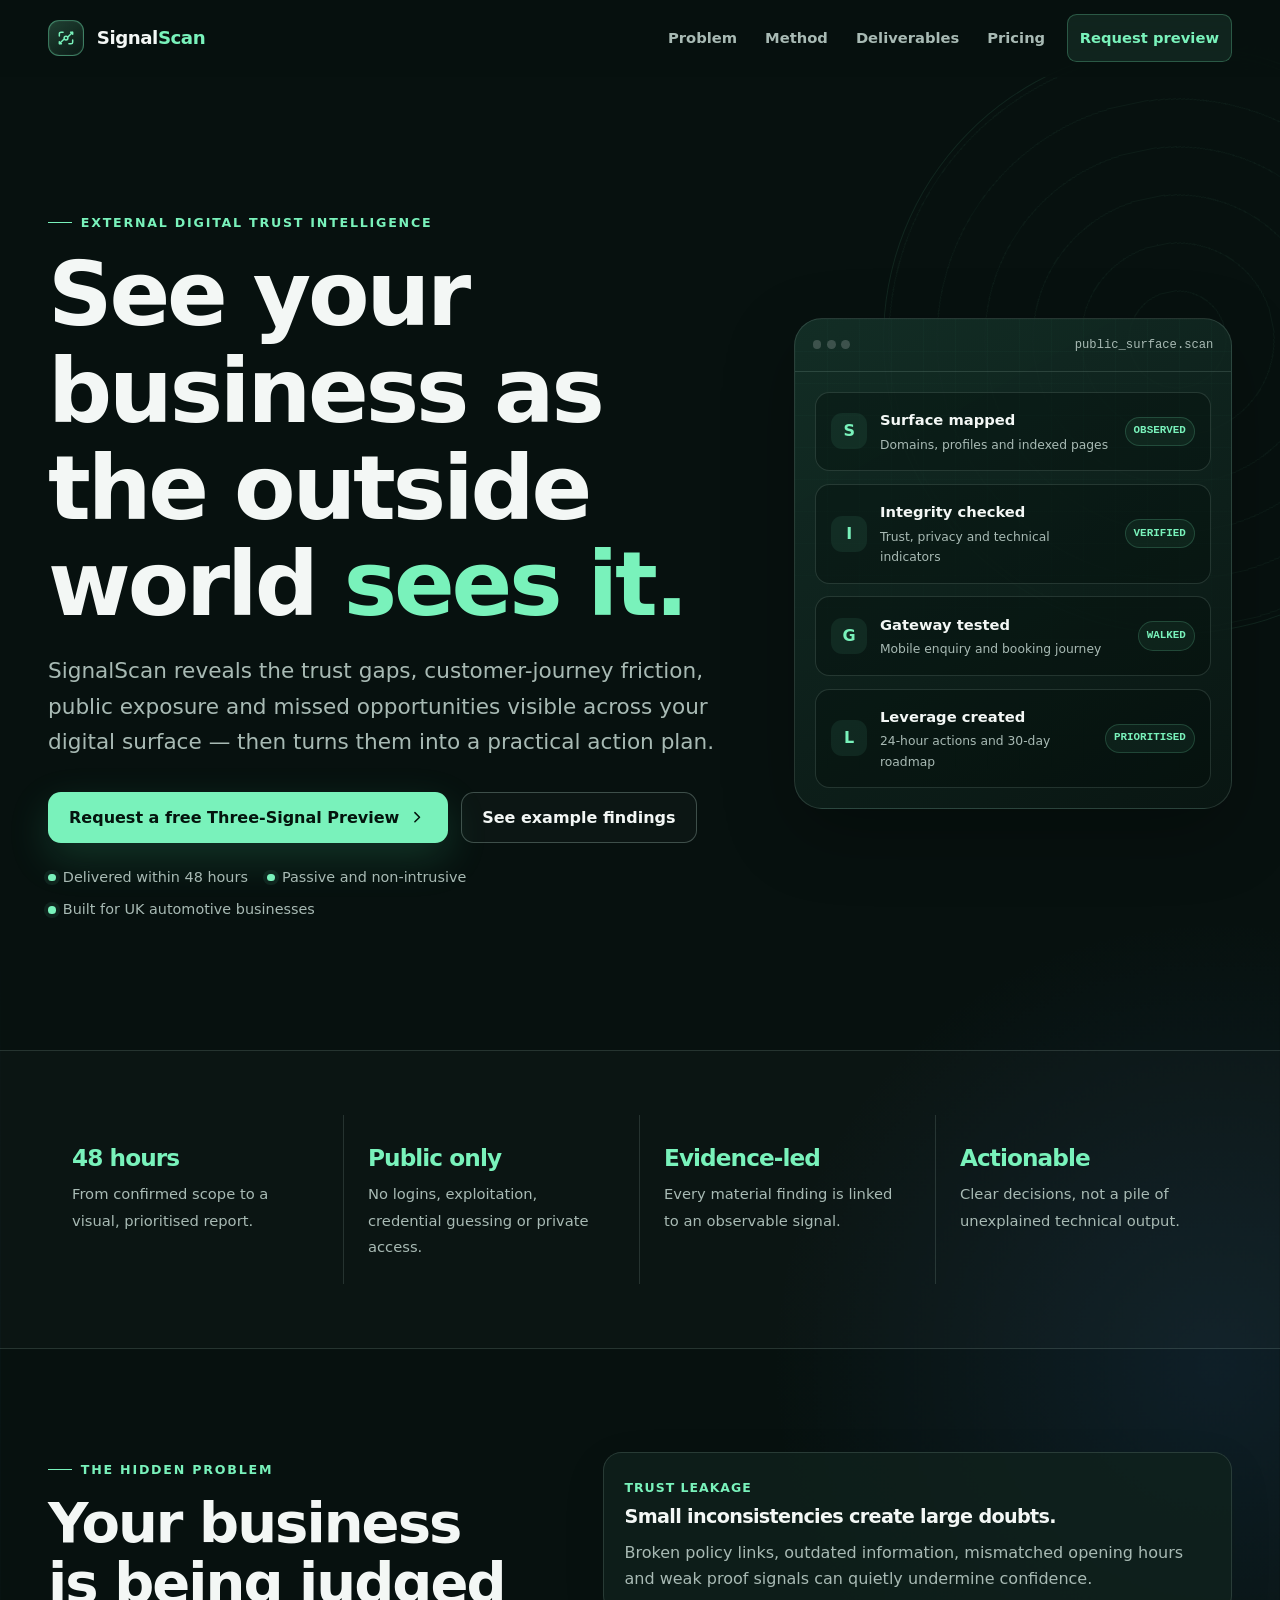
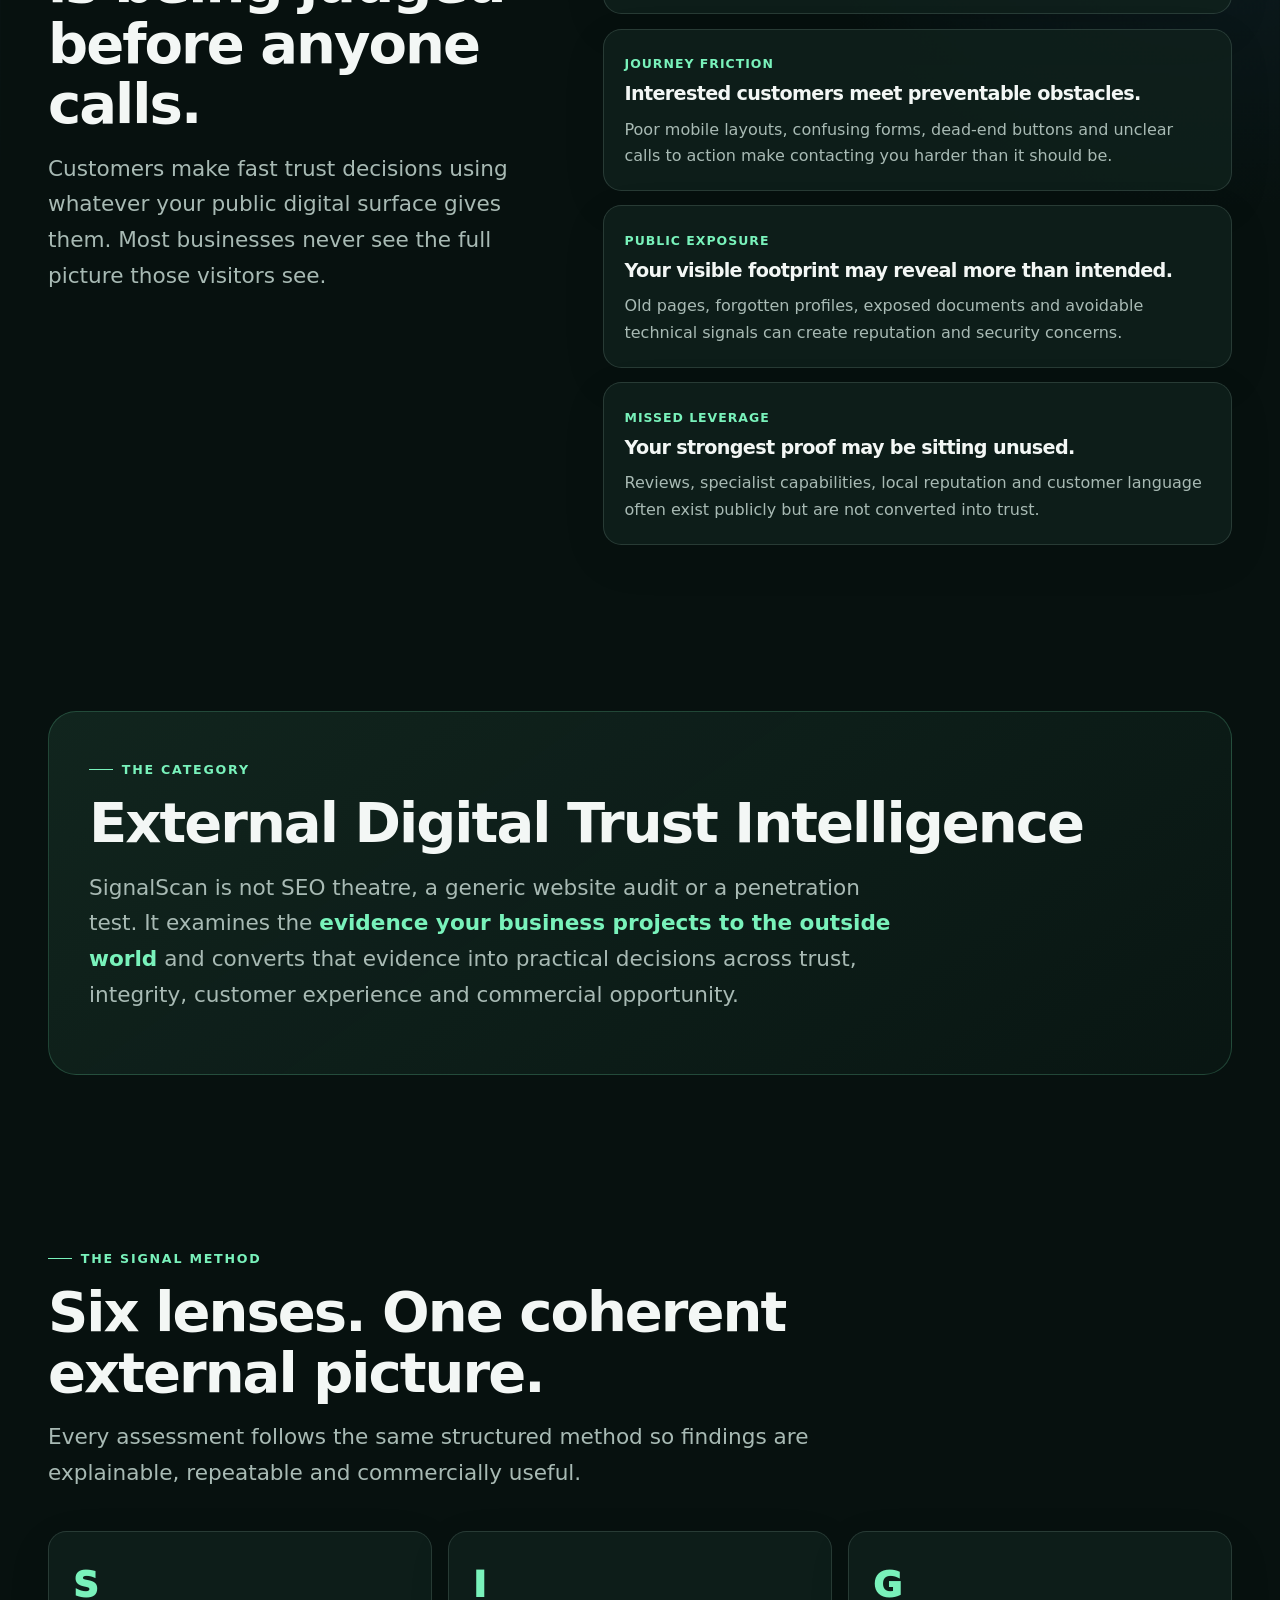
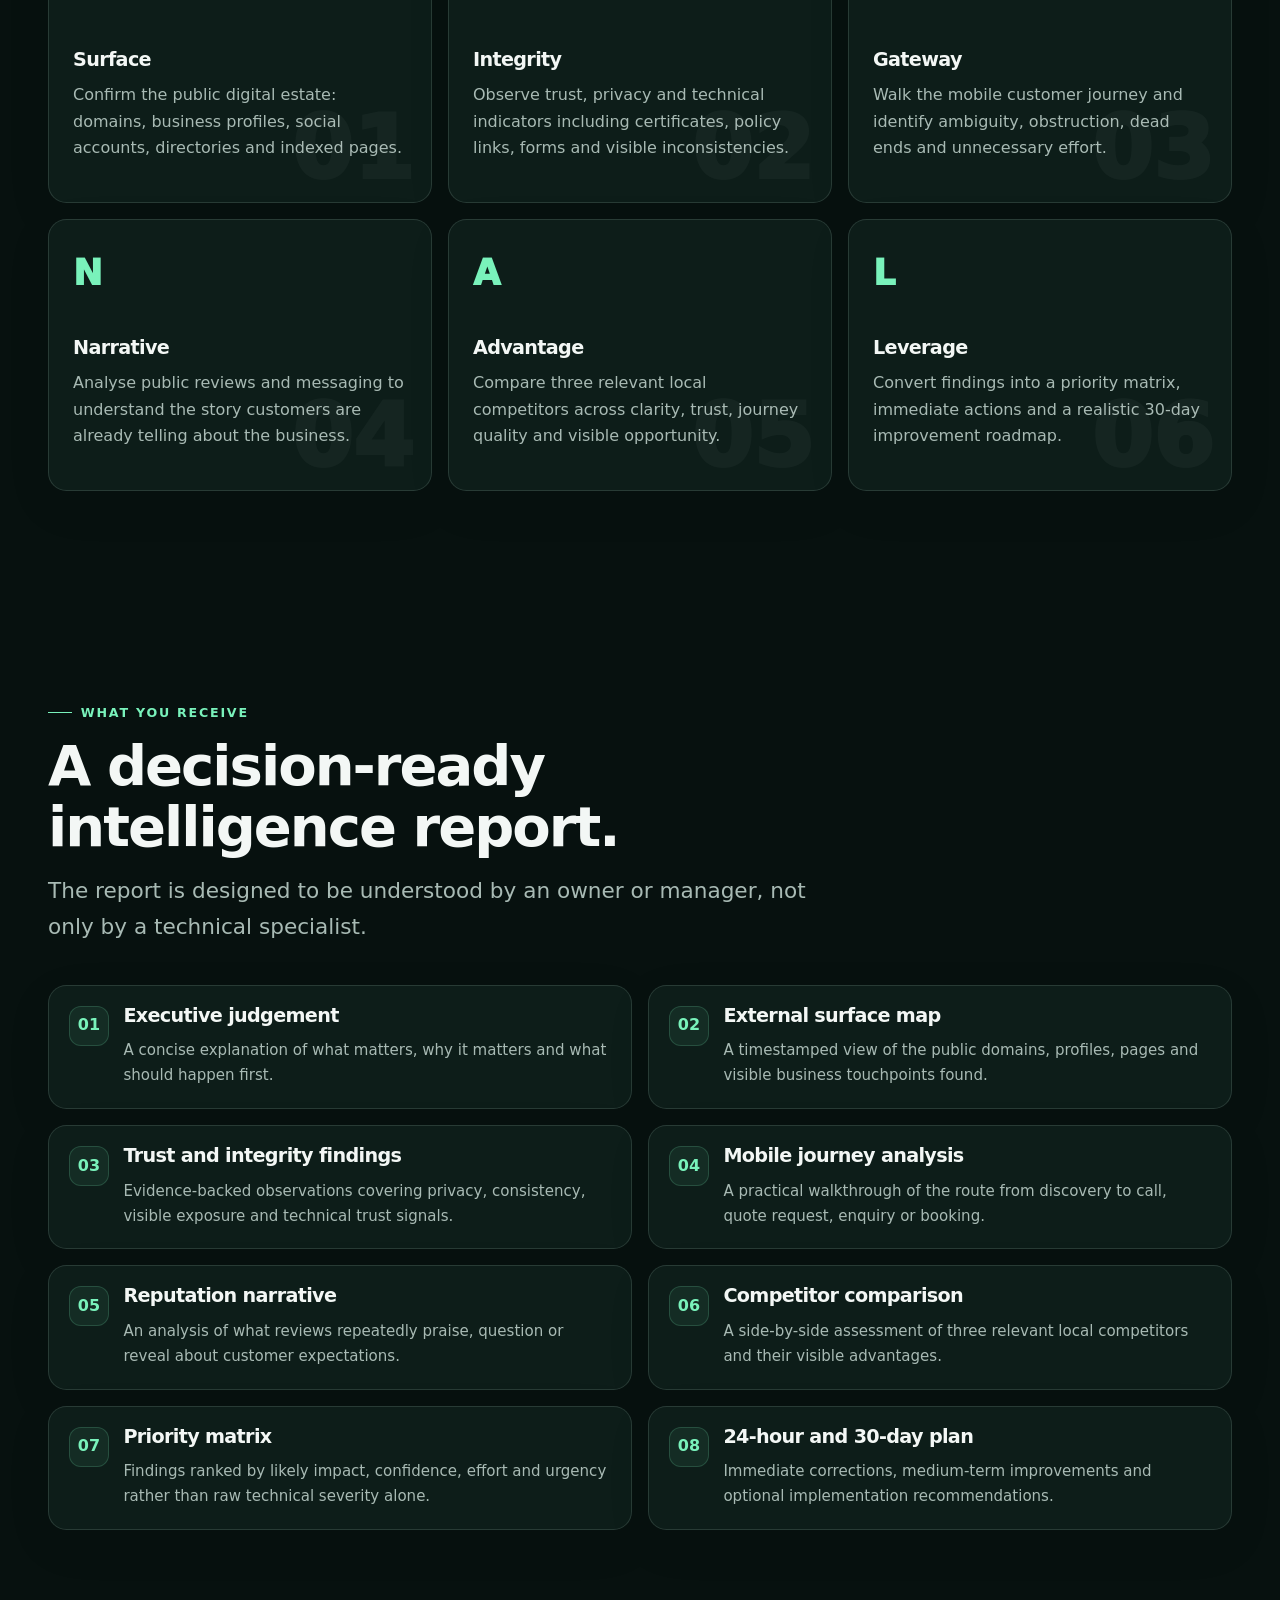
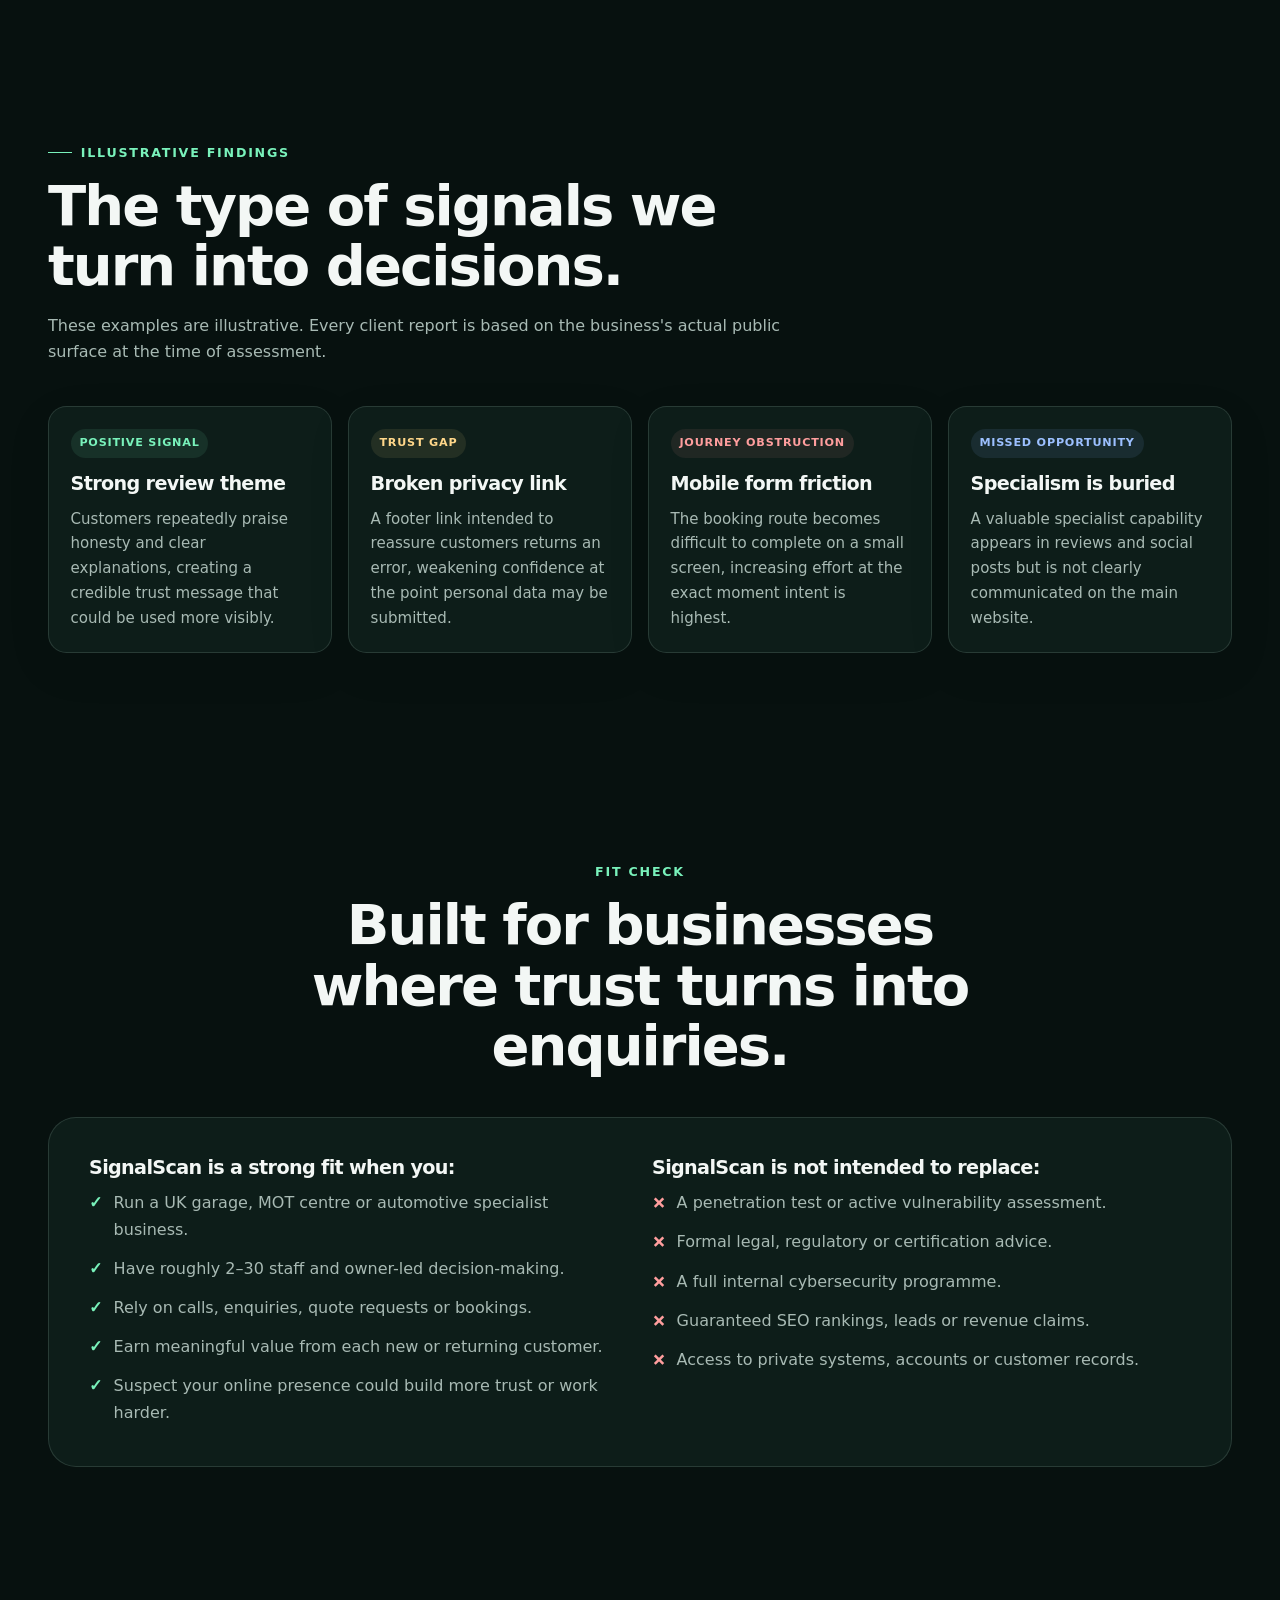
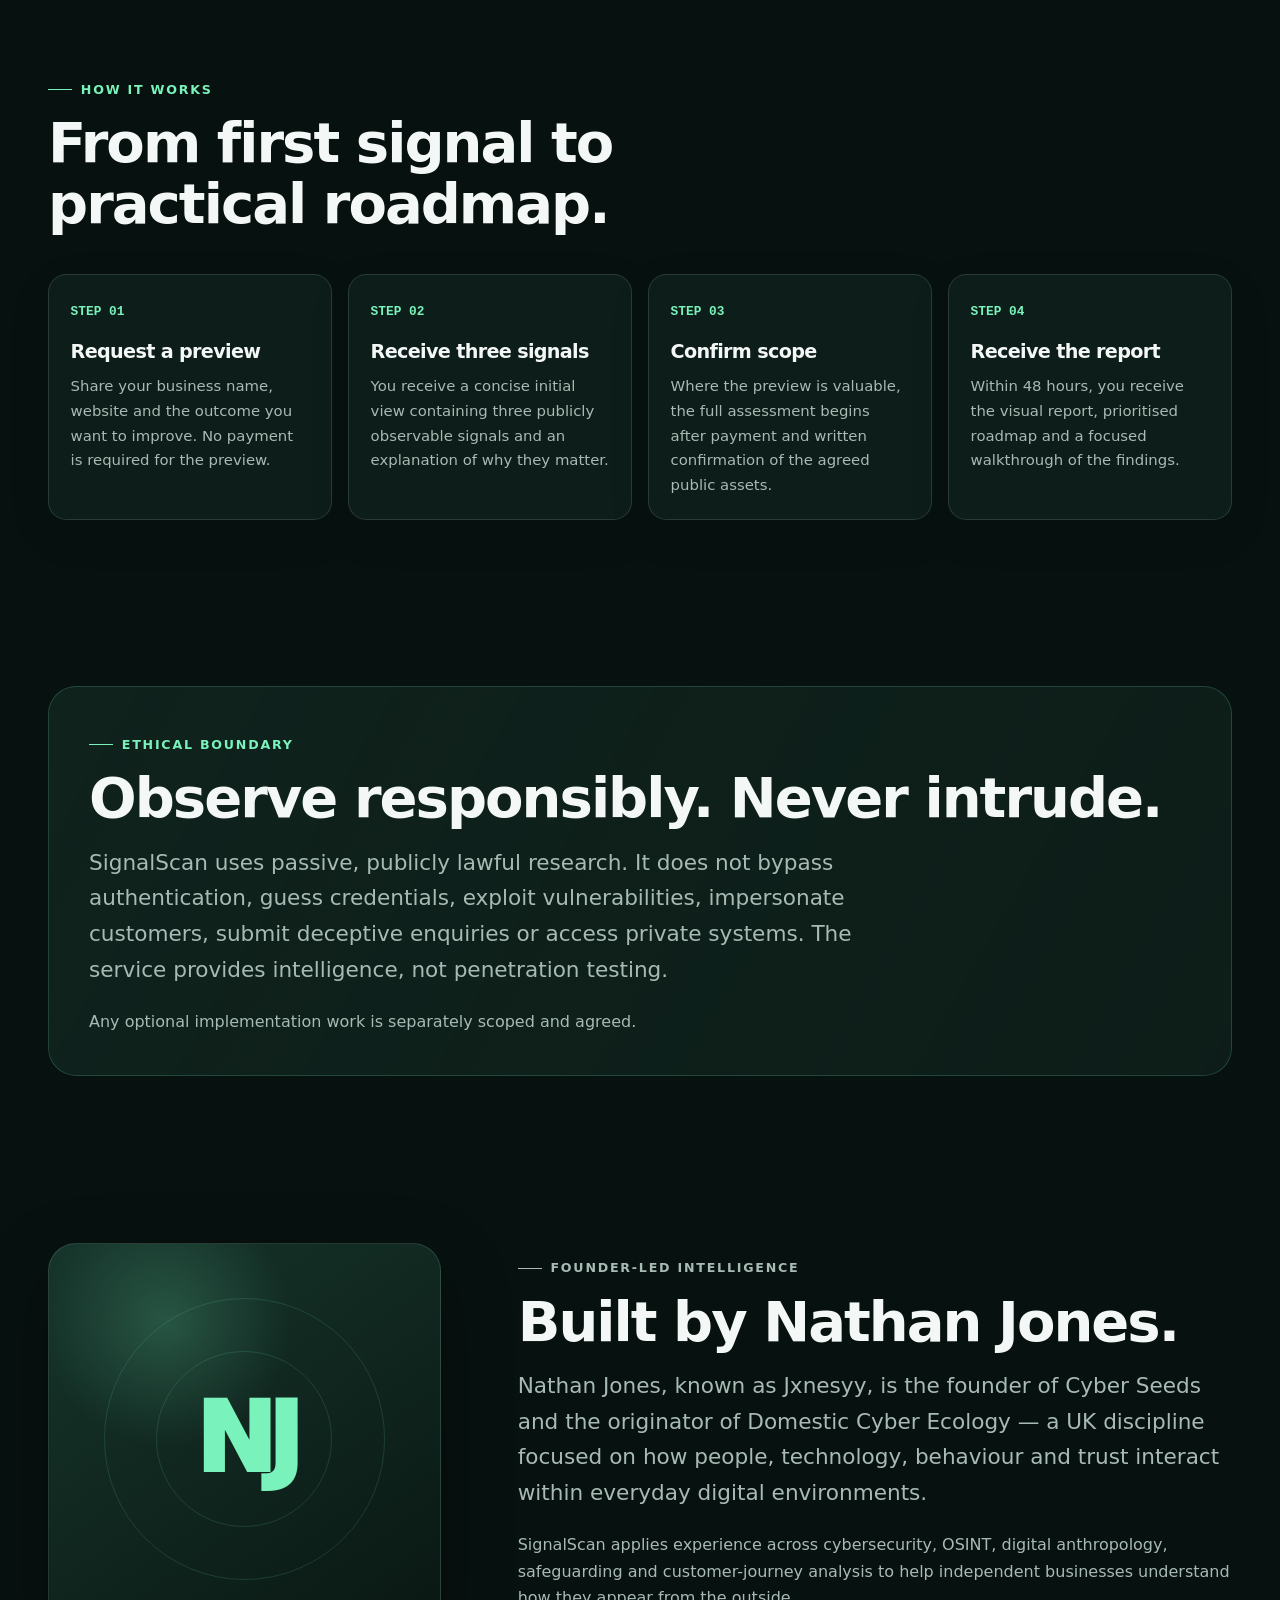
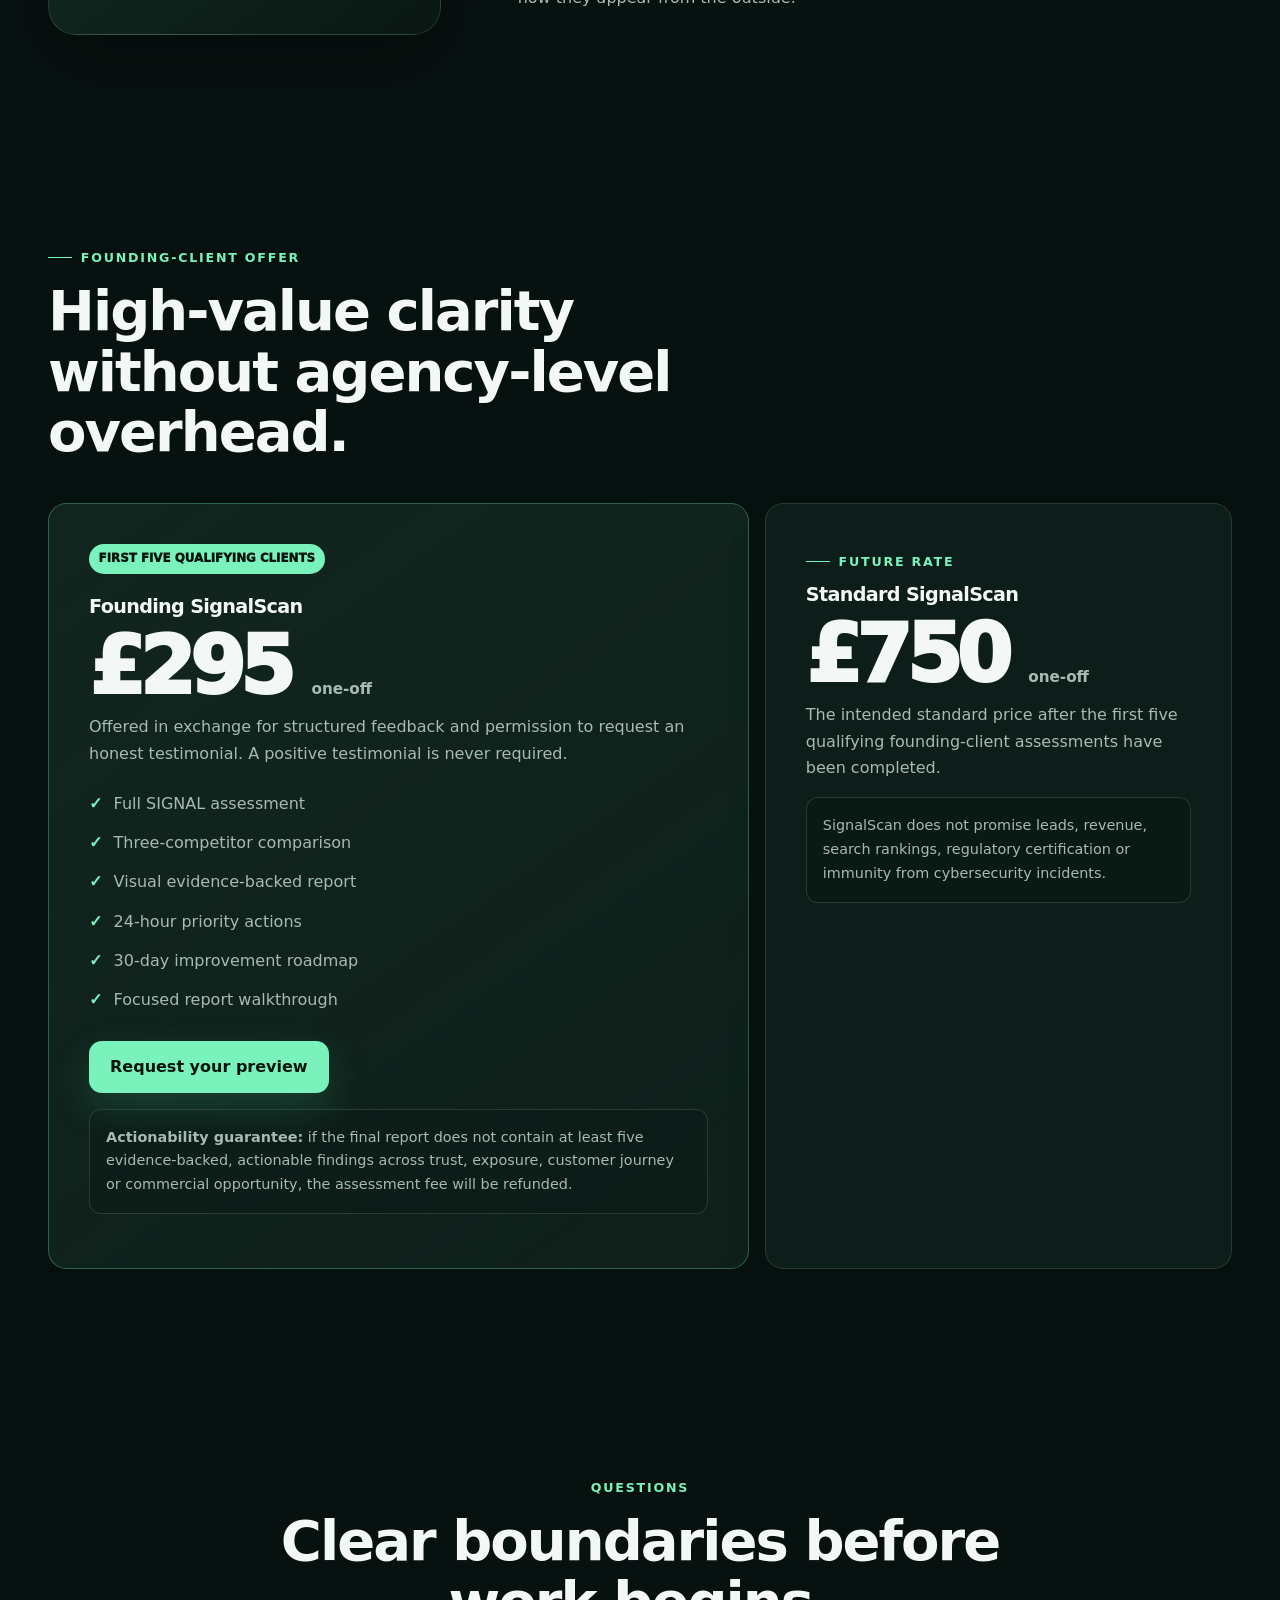
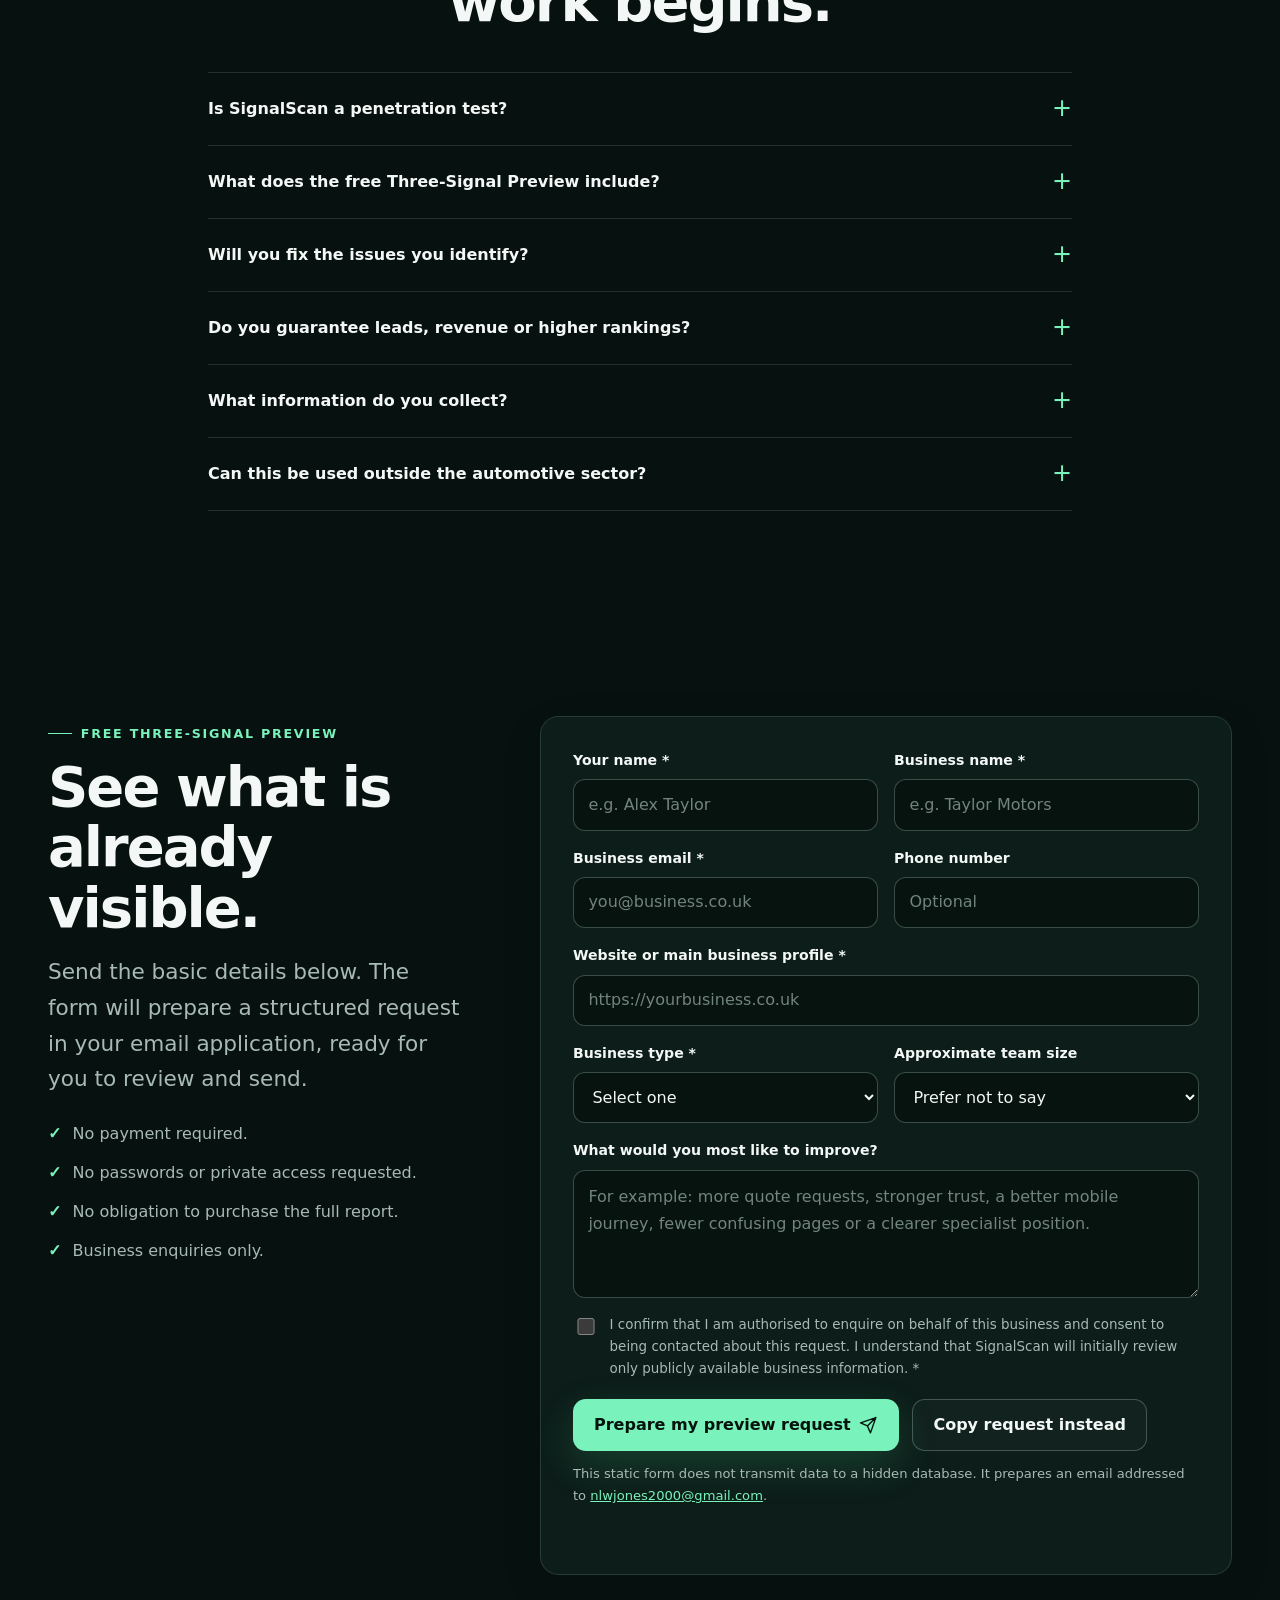
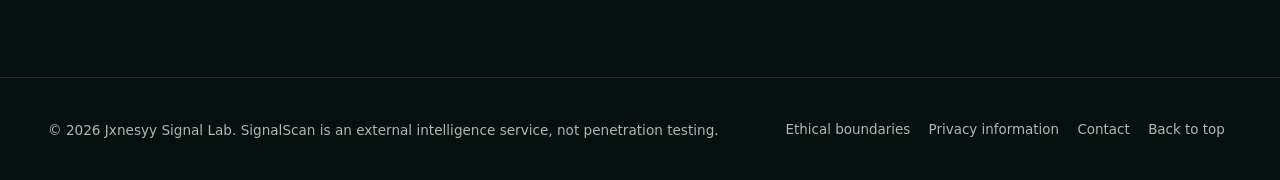
==== index.html @ ff130a4d "Add files via upload" ====
<!DOCTYPE html>
<html lang="en-GB" data-theme="dark">
<head>
  <meta charset="utf-8">
  <meta http-equiv="X-UA-Compatible" content="IE=edge">
  <meta name="viewport" content="width=device-width, initial-scale=1, viewport-fit=cover">
  <meta name="theme-color" content="#07110f">
  <meta name="color-scheme" content="dark">
  <meta name="robots" content="index,follow,max-image-preview:large">
  <meta name="description" content="SignalScan reveals how your business appears to customers, competitors and opportunistic attackers through a 48-hour external digital trust intelligence report.">

  <title>SignalScan | External Digital Trust Intelligence</title>

  <meta property="og:type" content="website">
  <meta property="og:title" content="SignalScan | External Digital Trust Intelligence">
  <meta property="og:description" content="See the trust gaps, customer-journey friction and missed opportunities visible across your public digital surface.">
  <meta property="og:site_name" content="SignalScan">
  <meta property="og:locale" content="en_GB">

  <meta name="twitter:card" content="summary_large_image">
  <meta name="twitter:title" content="SignalScan | External Digital Trust Intelligence">
  <meta name="twitter:description" content="A 48-hour external digital trust intelligence report for founder-led UK automotive businesses.">

  <style>
    :root {
      --bg: #07110f;
      --bg-soft: #0b1714;
      --surface: rgba(16, 34, 29, 0.78);
      --surface-strong: #10221d;
      --surface-hover: #143028;
      --text: #f3f7f5;
      --muted: #a8bab4;
      --line: rgba(192, 226, 214, 0.15);
      --line-strong: rgba(192, 226, 214, 0.28);
      --accent: #79f2bb;
      --accent-strong: #41d895;
      --accent-ink: #04140d;
      --warning: #ffd78a;
      --danger: #ff9e9e;
      --shadow: 0 24px 70px rgba(0, 0, 0, 0.28);
      --radius-sm: 0.75rem;
      --radius: 1.15rem;
      --radius-lg: 1.75rem;
      --container: 74rem;
      --header-height: 4.75rem;
    }

    *,
    *::before,
    *::after {
      box-sizing: border-box;
    }

    html {
      scroll-behavior: smooth;
      scroll-padding-top: calc(var(--header-height) + 1rem);
    }

    body {
      margin: 0;
      min-height: 100vh;
      overflow-x: hidden;
      background:
        radial-gradient(circle at 10% -10%, rgba(65, 216, 149, 0.16), transparent 32rem),
        radial-gradient(circle at 95% 12%, rgba(81, 155, 255, 0.10), transparent 28rem),
        var(--bg);
      color: var(--text);
      font-family:
        Inter, ui-sans-serif, system-ui, -apple-system, BlinkMacSystemFont,
        "Segoe UI", sans-serif;
      font-size: 1rem;
      line-height: 1.65;
      text-rendering: optimizeLegibility;
      -webkit-font-smoothing: antialiased;
    }

    body.nav-open {
      overflow: hidden;
    }

    a {
      color: inherit;
    }

    img,
    svg {
      display: block;
      max-width: 100%;
    }

    button,
    input,
    textarea,
    select {
      font: inherit;
    }

    button,
    a {
      -webkit-tap-highlight-color: transparent;
    }

    :focus-visible {
      outline: 3px solid var(--accent);
      outline-offset: 4px;
    }

    ::selection {
      background: var(--accent);
      color: var(--accent-ink);
    }

    .skip-link {
      position: fixed;
      z-index: 9999;
      top: 0.75rem;
      left: 0.75rem;
      padding: 0.7rem 1rem;
      transform: translateY(-160%);
      border-radius: 999px;
      background: var(--accent);
      color: var(--accent-ink);
      font-weight: 800;
      text-decoration: none;
      transition: transform 180ms ease;
    }

    .skip-link:focus {
      transform: translateY(0);
    }

    .container {
      width: min(calc(100% - 2rem), var(--container));
      margin-inline: auto;
    }

    .section {
      position: relative;
      padding: clamp(4rem, 8vw, 7.5rem) 0;
    }

    .section-tight {
      padding: clamp(2.75rem, 5vw, 4.5rem) 0;
    }

    .eyebrow {
      display: inline-flex;
      align-items: center;
      gap: 0.55rem;
      margin: 0 0 1rem;
      color: var(--accent);
      font-size: 0.79rem;
      font-weight: 900;
      letter-spacing: 0.14em;
      line-height: 1.2;
      text-transform: uppercase;
    }

    .eyebrow::before {
      width: 1.5rem;
      height: 1px;
      background: currentColor;
      content: "";
    }

    h1,
    h2,
    h3,
    h4,
    p {
      margin-top: 0;
    }

    h1,
    h2,
    h3,
    h4 {
      line-height: 1.08;
      letter-spacing: -0.035em;
    }

    h2 {
      max-width: 16ch;
      margin-bottom: 1.25rem;
      font-size: clamp(2.65rem, 7vw, 5.8rem);
    }

    h3 {
      margin-bottom: 1rem;
      font-size: clamp(2rem, 4.5vw, 3.5rem);
    }

    h4 {
      margin-bottom: 0.75rem;
      font-size: 1.2rem;
    }

    .lead {
      max-width: 60ch;
      color: var(--muted);
      font-size: clamp(1.08rem, 2.2vw, 1.35rem);
    }

    .muted {
      color: var(--muted);
    }

    .text-centre {
      text-align: center;
    }

    .section-heading {
      max-width: 48rem;
      margin-bottom: 2.5rem;
    }

    .section-heading.centre {
      margin-inline: auto;
      text-align: center;
    }

    .section-heading.centre .eyebrow {
      justify-content: center;
    }

    .section-heading.centre .eyebrow::before {
      display: none;
    }

    .site-header {
      position: sticky;
      z-index: 1000;
      top: 0;
      min-height: var(--header-height);
      border-bottom: 1px solid transparent;
      background: rgba(7, 17, 15, 0.78);
      backdrop-filter: blur(18px);
      -webkit-backdrop-filter: blur(18px);
      transition:
        border-color 180ms ease,
        box-shadow 180ms ease,
        background 180ms ease;
    }

    .site-header.scrolled {
      border-color: var(--line);
      background: rgba(7, 17, 15, 0.94);
      box-shadow: 0 12px 38px rgba(0, 0, 0, 0.18);
    }

    .header-inner {
      display: flex;
      min-height: var(--header-height);
      align-items: center;
      justify-content: space-between;
      gap: 1rem;
    }

    .brand {
      display: inline-flex;
      align-items: center;
      gap: 0.8rem;
      color: var(--text);
      font-weight: 900;
      letter-spacing: -0.03em;
      text-decoration: none;
    }

    .brand-mark {
      display: grid;
      width: 2.25rem;
      height: 2.25rem;
      place-items: center;
      border: 1px solid rgba(121, 242, 187, 0.4);
      border-radius: 0.7rem;
      background:
        linear-gradient(145deg, rgba(121, 242, 187, 0.22), rgba(121, 242, 187, 0.04));
      color: var(--accent);
      box-shadow: inset 0 0 0 1px rgba(255, 255, 255, 0.03);
    }

    .brand-mark svg {
      width: 1.25rem;
    }

    .brand-name {
      font-size: 1.14rem;
    }

    .brand-name span {
      color: var(--accent);
    }

    .nav-toggle {
      display: none;
      width: 2.75rem;
      height: 2.75rem;
      padding: 0;
      place-items: center;
      border: 1px solid var(--line);
      border-radius: 0.75rem;
      background: var(--surface);
      color: var(--text);
      cursor: pointer;
    }

    .nav-toggle svg {
      width: 1.35rem;
      height: 1.35rem;
    }

    .nav-list,
    .footer-nav {
      display: flex;
      align-items: center;
      gap: 0.25rem;
      margin: 0;
      padding: 0;
      list-style: none;
    }

    .nav-list a {
      display: inline-flex;
      padding: 0.65rem 0.75rem;
      border-radius: 0.6rem;
      color: var(--muted);
      font-size: 0.92rem;
      font-weight: 700;
      text-decoration: none;
      transition:
        color 160ms ease,
        background 160ms ease;
    }

    .nav-list a:hover {
      background: rgba(255, 255, 255, 0.04);
      color: var(--text);
    }

    .nav-list .nav-cta {
      margin-left: 0.35rem;
      border: 1px solid rgba(121, 242, 187, 0.26);
      background: rgba(121, 242, 187, 0.09);
      color: var(--accent);
    }

    .hero {
      min-height: calc(100vh - var(--header-height));
      display: grid;
      align-items: center;
      overflow: hidden;
      padding: clamp(4rem, 10vw, 8rem) 0;
    }

    .hero::after {
      position: absolute;
      z-index: -1;
      top: 5%;
      right: -12rem;
      width: min(46vw, 40rem);
      aspect-ratio: 1;
      border: 1px solid rgba(121, 242, 187, 0.1);
      border-radius: 50%;
      background:
        repeating-radial-gradient(
          circle,
          rgba(121, 242, 187, 0.055) 0 1px,
          transparent 1px 3rem
        );
      content: "";
      opacity: 0.9;
      transform: rotate(-12deg);
    }

    .hero-grid {
      display: grid;
      align-items: center;
      gap: clamp(2.5rem, 6vw, 6rem);
      grid-template-columns: minmax(0, 1.1fr) minmax(18rem, 0.72fr);
    }

    .hero-copy {
      max-width: 49rem;
    }

    .hero h2 span {
      color: var(--accent);
    }

    .hero-actions {
      display: flex;
      flex-wrap: wrap;
      gap: 0.85rem;
      margin: 2rem 0 1.4rem;
    }

    .button {
      display: inline-flex;
      min-height: 3.2rem;
      align-items: center;
      justify-content: center;
      gap: 0.55rem;
      padding: 0.85rem 1.25rem;
      border: 1px solid transparent;
      border-radius: 0.8rem;
      font-weight: 850;
      line-height: 1.1;
      text-align: center;
      text-decoration: none;
      cursor: pointer;
      transition:
        transform 160ms ease,
        border-color 160ms ease,
        background 160ms ease,
        box-shadow 160ms ease;
    }

    .button:hover {
      transform: translateY(-2px);
    }

    .button.primary {
      background: var(--accent);
      color: var(--accent-ink);
      box-shadow: 0 15px 40px rgba(65, 216, 149, 0.18);
    }

    .button.primary:hover {
      background: #92f8ca;
      box-shadow: 0 20px 44px rgba(65, 216, 149, 0.24);
    }

    .button.secondary {
      border-color: var(--line-strong);
      background: rgba(255, 255, 255, 0.025);
      color: var(--text);
    }

    .button.secondary:hover {
      border-color: rgba(121, 242, 187, 0.4);
      background: rgba(121, 242, 187, 0.07);
    }

    .button svg {
      width: 1.15rem;
      height: 1.15rem;
    }

    .hero-proof {
      display: flex;
      flex-wrap: wrap;
      gap: 0.55rem 1.2rem;
      margin: 0;
      padding: 0;
      color: var(--muted);
      font-size: 0.9rem;
      list-style: none;
    }

    .hero-proof li {
      display: inline-flex;
      align-items: center;
      gap: 0.45rem;
    }

    .hero-proof li::before {
      width: 0.48rem;
      height: 0.48rem;
      border-radius: 50%;
      background: var(--accent);
      box-shadow: 0 0 0 4px rgba(121, 242, 187, 0.08);
      content: "";
    }

    .signal-console {
      position: relative;
      overflow: hidden;
      border: 1px solid var(--line);
      border-radius: var(--radius-lg);
      background:
        linear-gradient(150deg, rgba(21, 49, 41, 0.88), rgba(10, 23, 19, 0.9));
      box-shadow: var(--shadow);
    }

    .signal-console::before {
      position: absolute;
      inset: 0;
      background:
        linear-gradient(rgba(121, 242, 187, 0.025) 1px, transparent 1px),
        linear-gradient(90deg, rgba(121, 242, 187, 0.025) 1px, transparent 1px);
      background-size: 2rem 2rem;
      content: "";
      mask-image: linear-gradient(to bottom, black, transparent);
      pointer-events: none;
    }

    .console-head {
      display: flex;
      align-items: center;
      justify-content: space-between;
      gap: 1rem;
      padding: 1rem 1.1rem;
      border-bottom: 1px solid var(--line);
      color: var(--muted);
      font-family: ui-monospace, SFMono-Regular, Menlo, monospace;
      font-size: 0.76rem;
    }

    .console-dots {
      display: flex;
      gap: 0.35rem;
    }

    .console-dots span {
      width: 0.55rem;
      height: 0.55rem;
      border-radius: 50%;
      background: rgba(255, 255, 255, 0.18);
    }

    .console-body {
      position: relative;
      display: grid;
      gap: 0.8rem;
      padding: 1.25rem;
    }

    .signal-row {
      display: grid;
      align-items: center;
      gap: 0.8rem;
      padding: 0.95rem;
      border: 1px solid var(--line);
      border-radius: 0.9rem;
      background: rgba(3, 12, 9, 0.32);
      grid-template-columns: auto 1fr auto;
    }

    .signal-icon {
      display: grid;
      width: 2.25rem;
      height: 2.25rem;
      place-items: center;
      border-radius: 0.7rem;
      background: rgba(121, 242, 187, 0.08);
      color: var(--accent);
      font-weight: 900;
    }

    .signal-row strong,
    .signal-row small {
      display: block;
    }

    .signal-row strong {
      font-size: 0.92rem;
    }

    .signal-row small {
      margin-top: 0.15rem;
      color: var(--muted);
      font-size: 0.77rem;
    }

    .status {
      padding: 0.3rem 0.5rem;
      border: 1px solid rgba(121, 242, 187, 0.18);
      border-radius: 999px;
      background: rgba(121, 242, 187, 0.06);
      color: var(--accent);
      font-family: ui-monospace, SFMono-Regular, Menlo, monospace;
      font-size: 0.68rem;
      font-weight: 800;
      text-transform: uppercase;
    }

    .trust-strip {
      border-block: 1px solid var(--line);
      background: rgba(255, 255, 255, 0.015);
    }

    .trust-grid {
      display: grid;
      grid-template-columns: repeat(4, 1fr);
    }

    .trust-item {
      min-height: 8.5rem;
      padding: 1.5rem;
      border-right: 1px solid var(--line);
    }

    .trust-item:last-child {
      border-right: 0;
    }

    .trust-item strong {
      display: block;
      margin-bottom: 0.25rem;
      color: var(--accent);
      font-size: 1.45rem;
      letter-spacing: -0.04em;
    }

    .trust-item span {
      color: var(--muted);
      font-size: 0.92rem;
    }

    .split {
      display: grid;
      align-items: start;
      gap: clamp(2.5rem, 7vw, 6rem);
      grid-template-columns: minmax(0, 0.85fr) minmax(0, 1.15fr);
    }

    .problem-panel {
      position: sticky;
      top: calc(var(--header-height) + 2rem);
    }

    .problem-list {
      display: grid;
      gap: 0.9rem;
    }

    .problem-card,
    .method-card,
    .finding-card,
    .deliverable-card,
    .process-card,
    .price-card,
    .form-card {
      border: 1px solid var(--line);
      border-radius: var(--radius);
      background: var(--surface);
      box-shadow: 0 14px 46px rgba(0, 0, 0, 0.08);
    }

    .problem-card {
      padding: 1.3rem;
    }

    .problem-card span {
      display: inline-flex;
      margin-bottom: 0.55rem;
      color: var(--accent);
      font-size: 0.78rem;
      font-weight: 900;
      letter-spacing: 0.08em;
      text-transform: uppercase;
    }

    .problem-card p {
      margin-bottom: 0;
      color: var(--muted);
    }

    .category-callout {
      padding: clamp(1.5rem, 4vw, 2.5rem);
      border: 1px solid rgba(121, 242, 187, 0.2);
      border-radius: var(--radius-lg);
      background:
        linear-gradient(145deg, rgba(121, 242, 187, 0.09), rgba(121, 242, 187, 0.025));
    }

    .category-callout strong {
      color: var(--accent);
    }

    .method-grid {
      display: grid;
      gap: 1rem;
      grid-template-columns: repeat(3, 1fr);
    }

    .method-card {
      position: relative;
      min-height: 17rem;
      overflow: hidden;
      padding: 1.5rem;
      transition:
        transform 180ms ease,
        border-color 180ms ease,
        background 180ms ease;
    }

    .method-card:hover {
      transform: translateY(-4px);
      border-color: rgba(121, 242, 187, 0.32);
      background: var(--surface-hover);
    }

    .method-letter {
      display: inline-flex;
      margin-bottom: 2.25rem;
      color: var(--accent);
      font-size: 2.2rem;
      font-weight: 950;
      letter-spacing: -0.06em;
    }

    .method-card p {
      margin-bottom: 0;
      color: var(--muted);
    }

    .method-number {
      position: absolute;
      right: 1.1rem;
      bottom: 0.55rem;
      color: rgba(255, 255, 255, 0.035);
      font-size: 5.5rem;
      font-weight: 950;
      line-height: 1;
    }

    .deliverable-grid {
      display: grid;
      gap: 1rem;
      grid-template-columns: repeat(2, 1fr);
    }

    .deliverable-card {
      display: grid;
      gap: 0.9rem;
      padding: 1.25rem;
      grid-template-columns: auto 1fr;
    }

    .deliverable-icon {
      display: grid;
      width: 2.5rem;
      height: 2.5rem;
      place-items: center;
      border: 1px solid rgba(121, 242, 187, 0.18);
      border-radius: 0.75rem;
      background: rgba(121, 242, 187, 0.07);
      color: var(--accent);
      font-weight: 900;
    }

    .deliverable-card p {
      margin-bottom: 0;
      color: var(--muted);
      font-size: 0.94rem;
    }

    .findings-grid {
      display: grid;
      gap: 1rem;
      grid-template-columns: repeat(4, 1fr);
    }

    .finding-card {
      padding: 1.35rem;
    }

    .finding-label {
      display: inline-flex;
      margin-bottom: 1rem;
      padding: 0.32rem 0.55rem;
      border-radius: 999px;
      font-size: 0.7rem;
      font-weight: 900;
      letter-spacing: 0.07em;
      text-transform: uppercase;
    }

    .finding-label.positive {
      background: rgba(121, 242, 187, 0.09);
      color: var(--accent);
    }

    .finding-label.gap {
      background: rgba(255, 215, 138, 0.09);
      color: var(--warning);
    }

    .finding-label.friction {
      background: rgba(255, 158, 158, 0.08);
      color: var(--danger);
    }

    .finding-label.opportunity {
      background: rgba(128, 174, 255, 0.1);
      color: #9cc0ff;
    }

    .finding-card p {
      margin-bottom: 0;
      color: var(--muted);
      font-size: 0.94rem;
    }

    .ideal-box {
      display: grid;
      gap: 1.5rem;
      padding: clamp(1.5rem, 4vw, 2.5rem);
      border: 1px solid var(--line);
      border-radius: var(--radius-lg);
      background: var(--surface);
      grid-template-columns: 1fr 1fr;
    }

    .check-list,
    .cross-list {
      display: grid;
      gap: 0.8rem;
      margin: 0;
      padding: 0;
      list-style: none;
    }

    .check-list li,
    .cross-list li {
      display: grid;
      gap: 0.7rem;
      color: var(--muted);
      grid-template-columns: auto 1fr;
    }

    .check-list li::before {
      color: var(--accent);
      content: "✓";
      font-weight: 950;
    }

    .cross-list li::before {
      color: var(--danger);
      content: "×";
      font-weight: 950;
    }

    .process-grid {
      display: grid;
      gap: 1rem;
      grid-template-columns: repeat(4, 1fr);
    }

    .process-card {
      padding: 1.35rem;
    }

    .process-step {
      display: inline-flex;
      margin-bottom: 1.25rem;
      color: var(--accent);
      font-family: ui-monospace, SFMono-Regular, Menlo, monospace;
      font-size: 0.8rem;
      font-weight: 900;
    }

    .process-card p {
      margin-bottom: 0;
      color: var(--muted);
      font-size: 0.93rem;
    }

    .ethics-band {
      padding: clamp(1.5rem, 4vw, 2.5rem);
      border: 1px solid rgba(121, 242, 187, 0.18);
      border-radius: var(--radius-lg);
      background:
        linear-gradient(120deg, rgba(121, 242, 187, 0.08), rgba(16, 34, 29, 0.72));
    }

    .ethics-band p:last-child {
      margin-bottom: 0;
    }

    .founder-grid {
      display: grid;
      align-items: center;
      gap: clamp(2rem, 6vw, 5rem);
      grid-template-columns: minmax(15rem, 0.55fr) minmax(0, 1fr);
    }

    .founder-mark {
      position: relative;
      display: grid;
      aspect-ratio: 1;
      place-items: center;
      overflow: hidden;
      border: 1px solid var(--line);
      border-radius: var(--radius-lg);
      background:
        radial-gradient(circle at 30% 20%, rgba(121, 242, 187, 0.2), transparent 30%),
        linear-gradient(145deg, #16352b, #0a1713);
      box-shadow: var(--shadow);
    }

    .founder-mark::before,
    .founder-mark::after {
      position: absolute;
      border: 1px solid rgba(121, 242, 187, 0.14);
      border-radius: 50%;
      content: "";
    }

    .founder-mark::before {
      width: 72%;
      aspect-ratio: 1;
    }

    .founder-mark::after {
      width: 45%;
      aspect-ratio: 1;
    }

    .founder-initials {
      position: relative;
      z-index: 1;
      color: var(--accent);
      font-size: clamp(3rem, 8vw, 6rem);
      font-weight: 950;
      letter-spacing: -0.09em;
    }

    .founder-copy p {
      color: var(--muted);
    }

    .pricing-grid {
      display: grid;
      align-items: stretch;
      gap: 1rem;
      grid-template-columns: 1.2fr 0.8fr;
    }

    .price-card {
      position: relative;
      overflow: hidden;
      padding: clamp(1.5rem, 4vw, 2.5rem);
    }

    .price-card.featured {
      border-color: rgba(121, 242, 187, 0.3);
      background:
        linear-gradient(145deg, rgba(121, 242, 187, 0.09), rgba(16, 34, 29, 0.88));
    }

    .price-badge {
      display: inline-flex;
      margin-bottom: 1.4rem;
      padding: 0.35rem 0.6rem;
      border-radius: 999px;
      background: var(--accent);
      color: var(--accent-ink);
      font-size: 0.74rem;
      font-weight: 950;
      text-transform: uppercase;
    }

    .price {
      margin-bottom: 0.55rem;
      color: var(--text);
      font-size: clamp(3rem, 7vw, 5rem);
      font-weight: 950;
      letter-spacing: -0.07em;
      line-height: 0.95;
    }

    .price small {
      color: var(--muted);
      font-size: 0.95rem;
      font-weight: 700;
      letter-spacing: normal;
    }

    .price-card .check-list {
      margin: 1.5rem 0 1.75rem;
    }

    .guarantee {
      margin-top: 1rem;
      padding: 1rem;
      border: 1px solid var(--line);
      border-radius: var(--radius-sm);
      background: rgba(0, 0, 0, 0.12);
      color: var(--muted);
      font-size: 0.9rem;
    }

    .faq-list {
      max-width: 54rem;
      margin-inline: auto;
    }

    details {
      border-bottom: 1px solid var(--line);
    }

    details:first-child {
      border-top: 1px solid var(--line);
    }

    summary {
      display: flex;
      min-height: 4.5rem;
      align-items: center;
      justify-content: space-between;
      gap: 1rem;
      cursor: pointer;
      font-weight: 850;
      list-style: none;
    }

    summary::-webkit-details-marker {
      display: none;
    }

    summary::after {
      color: var(--accent);
      content: "+";
      font-size: 1.5rem;
      font-weight: 400;
      transition: transform 160ms ease;
    }

    details[open] summary::after {
      transform: rotate(45deg);
    }

    details p {
      max-width: 48rem;
      padding: 0 2.5rem 1.4rem 0;
      color: var(--muted);
    }

    .contact-grid {
      display: grid;
      align-items: start;
      gap: clamp(2rem, 6vw, 5rem);
      grid-template-columns: minmax(0, 0.75fr) minmax(0, 1.25fr);
    }

    .contact-copy {
      position: sticky;
      top: calc(var(--header-height) + 2rem);
    }

    .contact-copy .check-list {
      margin-top: 1.5rem;
    }

    .form-card {
      padding: clamp(1.25rem, 4vw, 2rem);
    }

    .form-grid {
      display: grid;
      gap: 1rem;
      grid-template-columns: 1fr 1fr;
    }

    .field {
      display: grid;
      gap: 0.45rem;
    }

    .field.full {
      grid-column: 1 / -1;
    }

    label {
      font-size: 0.88rem;
      font-weight: 800;
    }

    input,
    textarea,
    select {
      width: 100%;
      border: 1px solid var(--line-strong);
      border-radius: 0.75rem;
      background: rgba(4, 14, 11, 0.65);
      color: var(--text);
      transition:
        border-color 160ms ease,
        box-shadow 160ms ease,
        background 160ms ease;
    }

    input,
    select {
      min-height: 3.2rem;
      padding: 0 0.9rem;
    }

    textarea {
      min-height: 8rem;
      padding: 0.85rem 0.9rem;
      resize: vertical;
    }

    input::placeholder,
    textarea::placeholder {
      color: #72847e;
    }

    input:focus,
    textarea:focus,
    select:focus {
      border-color: rgba(121, 242, 187, 0.7);
      background: rgba(5, 17, 13, 0.92);
      box-shadow: 0 0 0 4px rgba(121, 242, 187, 0.08);
      outline: none;
    }

    .checkbox-field {
      display: grid;
      align-items: start;
      gap: 0.75rem;
      grid-template-columns: auto 1fr;
    }

    .checkbox-field input {
      width: 1.1rem;
      min-height: auto;
      height: 1.1rem;
      margin-top: 0.25rem;
      accent-color: var(--accent-strong);
    }

    .checkbox-field label {
      color: var(--muted);
      font-size: 0.84rem;
      font-weight: 500;
    }

    .checkbox-field a,
    .inline-link {
      color: var(--accent);
    }

    .form-actions {
      display: flex;
      flex-wrap: wrap;
      align-items: center;
      gap: 0.85rem;
      margin-top: 1.2rem;
    }

    .form-note,
    .form-status {
      margin: 0.8rem 0 0;
      color: var(--muted);
      font-size: 0.82rem;
    }

    .form-status {
      min-height: 1.4rem;
    }

    .form-status.success {
      color: var(--accent);
    }

    .form-status.error {
      color: var(--danger);
    }

    .honeypot {
      position: absolute !important;
      width: 1px !important;
      height: 1px !important;
      overflow: hidden !important;
      clip: rect(1px, 1px, 1px, 1px) !important;
      white-space: nowrap !important;
    }

    .site-footer {
      padding: 2.4rem 0;
      border-top: 1px solid var(--line);
      background: rgba(0, 0, 0, 0.08);
    }

    .footer-grid {
      display: flex;
      align-items: center;
      justify-content: space-between;
      gap: 1.5rem;
    }

    .footer-copy {
      margin: 0;
      color: var(--muted);
      font-size: 0.85rem;
    }

    .footer-nav {
      flex-wrap: wrap;
      justify-content: flex-end;
    }

    .footer-nav a {
      padding: 0.45rem;
      color: var(--muted);
      font-size: 0.84rem;
      text-decoration: none;
    }

    .footer-nav a:hover {
      color: var(--accent);
    }

    .reveal {
      opacity: 0;
      transform: translateY(1rem);
      transition:
        opacity 600ms ease,
        transform 600ms ease;
    }

    .reveal.visible {
      opacity: 1;
      transform: none;
    }

    @media (max-width: 62rem) {
      .hero-grid,
      .split,
      .contact-grid {
        grid-template-columns: 1fr;
      }

      .hero {
        min-height: auto;
      }

      .signal-console {
        max-width: 38rem;
      }

      .problem-panel,
      .contact-copy {
        position: static;
      }

      .method-grid {
        grid-template-columns: repeat(2, 1fr);
      }

      .findings-grid,
      .process-grid {
        grid-template-columns: repeat(2, 1fr);
      }

      .trust-grid {
        grid-template-columns: repeat(2, 1fr);
      }

      .trust-item:nth-child(2) {
        border-right: 0;
      }

      .trust-item:nth-child(-n + 2) {
        border-bottom: 1px solid var(--line);
      }

      .founder-grid {
        grid-template-columns: minmax(12rem, 0.45fr) 1fr;
      }
    }

    @media (max-width: 48rem) {
      :root {
        --header-height: 4.25rem;
      }

      .nav-toggle {
        display: grid;
      }

      .site-nav {
        position: fixed;
        z-index: 999;
        top: var(--header-height);
        right: 0;
        bottom: 0;
        left: 0;
        padding: 1rem;
        visibility: hidden;
        background: rgba(7, 17, 15, 0.98);
        opacity: 0;
        transform: translateY(-0.75rem);
        transition:
          visibility 180ms ease,
          opacity 180ms ease,
          transform 180ms ease;
      }

      .site-nav.open {
        visibility: visible;
        opacity: 1;
        transform: none;
      }

      .nav-list {
        display: grid;
        align-items: stretch;
        gap: 0.45rem;
      }

      .nav-list a {
        min-height: 3rem;
        align-items: center;
        padding-inline: 1rem;
        border: 1px solid var(--line);
        background: rgba(255, 255, 255, 0.02);
      }

      .nav-list .nav-cta {
        margin-left: 0;
      }

      .hero::after {
        top: 12rem;
        right: -13rem;
        width: 28rem;
      }

      .method-grid,
      .deliverable-grid,
      .findings-grid,
      .ideal-box,
      .process-grid,
      .founder-grid,
      .pricing-grid,
      .form-grid {
        grid-template-columns: 1fr;
      }

      .field.full {
        grid-column: auto;
      }

      .founder-mark {
        max-width: 22rem;
      }

      .footer-grid {
        align-items: flex-start;
        flex-direction: column;
      }

      .footer-nav {
        justify-content: flex-start;
      }
    }

    @media (max-width: 34rem) {
      .container {
        width: min(calc(100% - 1.25rem), var(--container));
      }

      .section {
        padding: 3.8rem 0;
      }

      .hero-actions,
      .form-actions {
        align-items: stretch;
        flex-direction: column;
      }

      .button {
        width: 100%;
      }

      .trust-grid {
        grid-template-columns: 1fr;
      }

      .trust-item {
        border-right: 0;
        border-bottom: 1px solid var(--line);
      }

      .trust-item:last-child {
        border-bottom: 0;
      }

      .signal-row {
        grid-template-columns: auto 1fr;
      }

      .status {
        grid-column: 2;
        justify-self: start;
      }
    }

    @media (prefers-reduced-motion: reduce) {
      html {
        scroll-behavior: auto;
      }

      *,
      *::before,
      *::after {
        scroll-behavior: auto !important;
        transition-duration: 0.01ms !important;
        animation-duration: 0.01ms !important;
        animation-iteration-count: 1 !important;
      }

      .reveal {
        opacity: 1;
        transform: none;
      }
    }
  </style>

  <script type="application/ld+json">
  {
    "@context": "https://schema.org",
    "@type": "ProfessionalService",
    "name": "SignalScan",
    "description": "External digital trust intelligence for founder-led UK automotive service businesses.",
    "areaServed": "United Kingdom",
    "founder": {
      "@type": "Person",
      "name": "Nathan Jones"
    },
    "serviceType": [
      "External Digital Trust Intelligence",
      "Public Digital Surface Assessment",
      "Customer Journey Review",
      "Online Trust Analysis"
    ],
    "offers": {
      "@type": "Offer",
      "priceCurrency": "GBP",
      "price": "295",
      "description": "Founding-client SignalScan assessment"
    }
  }
  </script>
</head>

<body>
  <a class="skip-link" href="#main-content">Skip to content</a>

  <header class="site-header" id="site-header">
    <div class="container header-inner">
      <a class="brand" href="#top" aria-label="SignalScan home">
        <span class="brand-mark" aria-hidden="true">
          <svg viewBox="0 0 24 24" fill="none">
            <path d="M4 16.5V19h2.5M4 19l5.2-5.2M20 7.5V5h-2.5M20 5l-5.2 5.2M8.5 5H6a2 2 0 0 0-2 2v2.5M15.5 19H18a2 2 0 0 0 2-2v-2.5" stroke="currentColor" stroke-width="1.8" stroke-linecap="round" stroke-linejoin="round"/>
            <circle cx="12" cy="12" r="2.25" stroke="currentColor" stroke-width="1.8"/>
          </svg>
        </span>
        <span class="brand-name">Signal<span>Scan</span></span>
      </a>

      <button
        class="nav-toggle"
        id="nav-toggle"
        type="button"
        aria-controls="site-nav"
        aria-expanded="false"
        aria-label="Open navigation"
      >
        <svg class="menu-icon" viewBox="0 0 24 24" fill="none" aria-hidden="true">
          <path d="M4 7h16M4 12h16M4 17h16" stroke="currentColor" stroke-width="2" stroke-linecap="round"/>
        </svg>
      </button>

      <nav class="site-nav" id="site-nav" aria-label="Main navigation">
        <ul class="nav-list">
          <li><a href="#problem">Problem</a></li>
          <li><a href="#method">Method</a></li>
          <li><a href="#deliverables">Deliverables</a></li>
          <li><a href="#pricing">Pricing</a></li>
          <li><a class="nav-cta" href="#preview">Request preview</a></li>
        </ul>
      </nav>
    </div>
  </header>

  <main id="main-content">
    <section class="hero" id="top">
      <div class="container hero-grid">
        <div class="hero-copy">
          <p class="eyebrow">External Digital Trust Intelligence</p>
          <h2>See your business as the outside world <span>sees it.</span></h2>
          <p class="lead">
            SignalScan reveals the trust gaps, customer-journey friction,
            public exposure and missed opportunities visible across your
            digital surface — then turns them into a practical action plan.
          </p>

          <div class="hero-actions">
            <a class="button primary" href="#preview">
              Request a free Three-Signal Preview
              <svg viewBox="0 0 24 24" fill="none" aria-hidden="true">
                <path d="m9 18 6-6-6-6" stroke="currentColor" stroke-width="2" stroke-linecap="round" stroke-linejoin="round"/>
              </svg>
            </a>
            <a class="button secondary" href="#sample">See example findings</a>
          </div>

          <ul class="hero-proof" aria-label="Service highlights">
            <li>Delivered within 48 hours</li>
            <li>Passive and non-intrusive</li>
            <li>Built for UK automotive businesses</li>
          </ul>
        </div>

        <aside class="signal-console" aria-label="Illustrative SignalScan interface">
          <div class="console-head">
            <div class="console-dots" aria-hidden="true">
              <span></span><span></span><span></span>
            </div>
            <span>public_surface.scan</span>
          </div>
          <div class="console-body">
            <div class="signal-row">
              <span class="signal-icon" aria-hidden="true">S</span>
              <span>
                <strong>Surface mapped</strong>
                <small>Domains, profiles and indexed pages</small>
              </span>
              <span class="status">Observed</span>
            </div>
            <div class="signal-row">
              <span class="signal-icon" aria-hidden="true">I</span>
              <span>
                <strong>Integrity checked</strong>
                <small>Trust, privacy and technical indicators</small>
              </span>
              <span class="status">Verified</span>
            </div>
            <div class="signal-row">
              <span class="signal-icon" aria-hidden="true">G</span>
              <span>
                <strong>Gateway tested</strong>
                <small>Mobile enquiry and booking journey</small>
              </span>
              <span class="status">Walked</span>
            </div>
            <div class="signal-row">
              <span class="signal-icon" aria-hidden="true">L</span>
              <span>
                <strong>Leverage created</strong>
                <small>24-hour actions and 30-day roadmap</small>
              </span>
              <span class="status">Prioritised</span>
            </div>
          </div>
        </aside>
      </div>
    </section>

    <section class="trust-strip section-tight" aria-label="SignalScan service principles">
      <div class="container trust-grid">
        <div class="trust-item">
          <strong>48 hours</strong>
          <span>From confirmed scope to a visual, prioritised report.</span>
        </div>
        <div class="trust-item">
          <strong>Public only</strong>
          <span>No logins, exploitation, credential guessing or private access.</span>
        </div>
        <div class="trust-item">
          <strong>Evidence-led</strong>
          <span>Every material finding is linked to an observable signal.</span>
        </div>
        <div class="trust-item">
          <strong>Actionable</strong>
          <span>Clear decisions, not a pile of unexplained technical output.</span>
        </div>
      </div>
    </section>

    <section class="section" id="problem">
      <div class="container split">
        <div class="problem-panel reveal">
          <p class="eyebrow">The hidden problem</p>
          <h3>Your business is being judged before anyone calls.</h3>
          <p class="lead">
            Customers make fast trust decisions using whatever your public
            digital surface gives them. Most businesses never see the full
            picture those visitors see.
          </p>
        </div>

        <div class="problem-list">
          <article class="problem-card reveal">
            <span>Trust leakage</span>
            <h4>Small inconsistencies create large doubts.</h4>
            <p>
              Broken policy links, outdated information, mismatched opening
              hours and weak proof signals can quietly undermine confidence.
            </p>
          </article>

          <article class="problem-card reveal">
            <span>Journey friction</span>
            <h4>Interested customers meet preventable obstacles.</h4>
            <p>
              Poor mobile layouts, confusing forms, dead-end buttons and
              unclear calls to action make contacting you harder than it
              should be.
            </p>
          </article>

          <article class="problem-card reveal">
            <span>Public exposure</span>
            <h4>Your visible footprint may reveal more than intended.</h4>
            <p>
              Old pages, forgotten profiles, exposed documents and avoidable
              technical signals can create reputation and security concerns.
            </p>
          </article>

          <article class="problem-card reveal">
            <span>Missed leverage</span>
            <h4>Your strongest proof may be sitting unused.</h4>
            <p>
              Reviews, specialist capabilities, local reputation and customer
              language often exist publicly but are not converted into trust.
            </p>
          </article>
        </div>
      </div>
    </section>

    <section class="section section-tight">
      <div class="container">
        <div class="category-callout reveal">
          <p class="eyebrow">The category</p>
          <h3>External Digital Trust Intelligence</h3>
          <p class="lead">
            SignalScan is not SEO theatre, a generic website audit or a
            penetration test. It examines the <strong>evidence your business
            projects to the outside world</strong> and converts that evidence
            into practical decisions across trust, integrity, customer
            experience and commercial opportunity.
          </p>
        </div>
      </div>
    </section>

    <section class="section" id="method">
      <div class="container">
        <div class="section-heading reveal">
          <p class="eyebrow">The SIGNAL method</p>
          <h3>Six lenses. One coherent external picture.</h3>
          <p class="lead">
            Every assessment follows the same structured method so findings
            are explainable, repeatable and commercially useful.
          </p>
        </div>

        <div class="method-grid">
          <article class="method-card reveal">
            <span class="method-letter">S</span>
            <h4>Surface</h4>
            <p>
              Confirm the public digital estate: domains, business profiles,
              social accounts, directories and indexed pages.
            </p>
            <span class="method-number" aria-hidden="true">01</span>
          </article>

          <article class="method-card reveal">
            <span class="method-letter">I</span>
            <h4>Integrity</h4>
            <p>
              Observe trust, privacy and technical indicators including
              certificates, policy links, forms and visible inconsistencies.
            </p>
            <span class="method-number" aria-hidden="true">02</span>
          </article>

          <article class="method-card reveal">
            <span class="method-letter">G</span>
            <h4>Gateway</h4>
            <p>
              Walk the mobile customer journey and identify ambiguity,
              obstruction, dead ends and unnecessary effort.
            </p>
            <span class="method-number" aria-hidden="true">03</span>
          </article>

          <article class="method-card reveal">
            <span class="method-letter">N</span>
            <h4>Narrative</h4>
            <p>
              Analyse public reviews and messaging to understand the story
              customers are already telling about the business.
            </p>
            <span class="method-number" aria-hidden="true">04</span>
          </article>

          <article class="method-card reveal">
            <span class="method-letter">A</span>
            <h4>Advantage</h4>
            <p>
              Compare three relevant local competitors across clarity, trust,
              journey quality and visible opportunity.
            </p>
            <span class="method-number" aria-hidden="true">05</span>
          </article>

          <article class="method-card reveal">
            <span class="method-letter">L</span>
            <h4>Leverage</h4>
            <p>
              Convert findings into a priority matrix, immediate actions and
              a realistic 30-day improvement roadmap.
            </p>
            <span class="method-number" aria-hidden="true">06</span>
          </article>
        </div>
      </div>
    </section>

    <section class="section" id="deliverables">
      <div class="container">
        <div class="section-heading reveal">
          <p class="eyebrow">What you receive</p>
          <h3>A decision-ready intelligence report.</h3>
          <p class="lead">
            The report is designed to be understood by an owner or manager,
            not only by a technical specialist.
          </p>
        </div>

        <div class="deliverable-grid">
          <article class="deliverable-card reveal">
            <span class="deliverable-icon" aria-hidden="true">01</span>
            <div>
              <h4>Executive judgement</h4>
              <p>A concise explanation of what matters, why it matters and what should happen first.</p>
            </div>
          </article>

          <article class="deliverable-card reveal">
            <span class="deliverable-icon" aria-hidden="true">02</span>
            <div>
              <h4>External surface map</h4>
              <p>A timestamped view of the public domains, profiles, pages and visible business touchpoints found.</p>
            </div>
          </article>

          <article class="deliverable-card reveal">
            <span class="deliverable-icon" aria-hidden="true">03</span>
            <div>
              <h4>Trust and integrity findings</h4>
              <p>Evidence-backed observations covering privacy, consistency, visible exposure and technical trust signals.</p>
            </div>
          </article>

          <article class="deliverable-card reveal">
            <span class="deliverable-icon" aria-hidden="true">04</span>
            <div>
              <h4>Mobile journey analysis</h4>
              <p>A practical walkthrough of the route from discovery to call, quote request, enquiry or booking.</p>
            </div>
          </article>

          <article class="deliverable-card reveal">
            <span class="deliverable-icon" aria-hidden="true">05</span>
            <div>
              <h4>Reputation narrative</h4>
              <p>An analysis of what reviews repeatedly praise, question or reveal about customer expectations.</p>
            </div>
          </article>

          <article class="deliverable-card reveal">
            <span class="deliverable-icon" aria-hidden="true">06</span>
            <div>
              <h4>Competitor comparison</h4>
              <p>A side-by-side assessment of three relevant local competitors and their visible advantages.</p>
            </div>
          </article>

          <article class="deliverable-card reveal">
            <span class="deliverable-icon" aria-hidden="true">07</span>
            <div>
              <h4>Priority matrix</h4>
              <p>Findings ranked by likely impact, confidence, effort and urgency rather than raw technical severity alone.</p>
            </div>
          </article>

          <article class="deliverable-card reveal">
            <span class="deliverable-icon" aria-hidden="true">08</span>
            <div>
              <h4>24-hour and 30-day plan</h4>
              <p>Immediate corrections, medium-term improvements and optional implementation recommendations.</p>
            </div>
          </article>
        </div>
      </div>
    </section>

    <section class="section" id="sample">
      <div class="container">
        <div class="section-heading reveal">
          <p class="eyebrow">Illustrative findings</p>
          <h3>The type of signals we turn into decisions.</h3>
          <p class="muted">
            These examples are illustrative. Every client report is based on
            the business's actual public surface at the time of assessment.
          </p>
        </div>

        <div class="findings-grid">
          <article class="finding-card reveal">
            <span class="finding-label positive">Positive signal</span>
            <h4>Strong review theme</h4>
            <p>
              Customers repeatedly praise honesty and clear explanations,
              creating a credible trust message that could be used more visibly.
            </p>
          </article>

          <article class="finding-card reveal">
            <span class="finding-label gap">Trust gap</span>
            <h4>Broken privacy link</h4>
            <p>
              A footer link intended to reassure customers returns an error,
              weakening confidence at the point personal data may be submitted.
            </p>
          </article>

          <article class="finding-card reveal">
            <span class="finding-label friction">Journey obstruction</span>
            <h4>Mobile form friction</h4>
            <p>
              The booking route becomes difficult to complete on a small
              screen, increasing effort at the exact moment intent is highest.
            </p>
          </article>

          <article class="finding-card reveal">
            <span class="finding-label opportunity">Missed opportunity</span>
            <h4>Specialism is buried</h4>
            <p>
              A valuable specialist capability appears in reviews and social
              posts but is not clearly communicated on the main website.
            </p>
          </article>
        </div>
      </div>
    </section>

    <section class="section">
      <div class="container">
        <div class="section-heading centre reveal">
          <p class="eyebrow">Fit check</p>
          <h3>Built for businesses where trust turns into enquiries.</h3>
        </div>

        <div class="ideal-box reveal">
          <div>
            <h4>SignalScan is a strong fit when you:</h4>
            <ul class="check-list">
              <li>Run a UK garage, MOT centre or automotive specialist business.</li>
              <li>Have roughly 2–30 staff and owner-led decision-making.</li>
              <li>Rely on calls, enquiries, quote requests or bookings.</li>
              <li>Earn meaningful value from each new or returning customer.</li>
              <li>Suspect your online presence could build more trust or work harder.</li>
            </ul>
          </div>

          <div>
            <h4>SignalScan is not intended to replace:</h4>
            <ul class="cross-list">
              <li>A penetration test or active vulnerability assessment.</li>
              <li>Formal legal, regulatory or certification advice.</li>
              <li>A full internal cybersecurity programme.</li>
              <li>Guaranteed SEO rankings, leads or revenue claims.</li>
              <li>Access to private systems, accounts or customer records.</li>
            </ul>
          </div>
        </div>
      </div>
    </section>

    <section class="section" id="process">
      <div class="container">
        <div class="section-heading reveal">
          <p class="eyebrow">How it works</p>
          <h3>From first signal to practical roadmap.</h3>
        </div>

        <div class="process-grid">
          <article class="process-card reveal">
            <span class="process-step">STEP 01</span>
            <h4>Request a preview</h4>
            <p>
              Share your business name, website and the outcome you want to
              improve. No payment is required for the preview.
            </p>
          </article>

          <article class="process-card reveal">
            <span class="process-step">STEP 02</span>
            <h4>Receive three signals</h4>
            <p>
              You receive a concise initial view containing three publicly
              observable signals and an explanation of why they matter.
            </p>
          </article>

          <article class="process-card reveal">
            <span class="process-step">STEP 03</span>
            <h4>Confirm scope</h4>
            <p>
              Where the preview is valuable, the full assessment begins after
              payment and written confirmation of the agreed public assets.
            </p>
          </article>

          <article class="process-card reveal">
            <span class="process-step">STEP 04</span>
            <h4>Receive the report</h4>
            <p>
              Within 48 hours, you receive the visual report, prioritised
              roadmap and a focused walkthrough of the findings.
            </p>
          </article>
        </div>
      </div>
    </section>

    <section class="section section-tight" id="ethical">
      <div class="container">
        <div class="ethics-band reveal">
          <p class="eyebrow">Ethical boundary</p>
          <h3>Observe responsibly. Never intrude.</h3>
          <p class="lead">
            SignalScan uses passive, publicly lawful research. It does not
            bypass authentication, guess credentials, exploit vulnerabilities,
            impersonate customers, submit deceptive enquiries or access private
            systems. The service provides intelligence, not penetration testing.
          </p>
          <p class="muted">
            Any optional implementation work is separately scoped and agreed.
          </p>
        </div>
      </div>
    </section>

    <section class="section" id="founder">
      <div class="container founder-grid">
        <div class="founder-mark reveal" aria-label="Nathan Jones monogram">
          <span class="founder-initials">NJ</span>
        </div>

        <div class="founder-copy reveal">
          <p class="eyebrow">Founder-led intelligence</p>
          <h3>Built by Nathan Jones.</h3>
          <p class="lead">
            Nathan Jones, known as Jxnesyy, is the founder of Cyber Seeds and
            the originator of Domestic Cyber Ecology — a UK discipline focused
            on how people, technology, behaviour and trust interact within
            everyday digital environments.
          </p>
          <p>
            SignalScan applies experience across cybersecurity, OSINT, digital
            anthropology, safeguarding and customer-journey analysis to help
            independent businesses understand how they appear from the outside.
          </p>
        </div>
      </div>
    </section>

    <section class="section" id="pricing">
      <div class="container">
        <div class="section-heading reveal">
          <p class="eyebrow">Founding-client offer</p>
          <h3>High-value clarity without agency-level overhead.</h3>
        </div>

        <div class="pricing-grid">
          <article class="price-card featured reveal">
            <span class="price-badge">First five qualifying clients</span>
            <h4>Founding SignalScan</h4>
            <p class="price">£295 <small>one-off</small></p>
            <p class="muted">
              Offered in exchange for structured feedback and permission to
              request an honest testimonial. A positive testimonial is never required.
            </p>

            <ul class="check-list">
              <li>Full SIGNAL assessment</li>
              <li>Three-competitor comparison</li>
              <li>Visual evidence-backed report</li>
              <li>24-hour priority actions</li>
              <li>30-day improvement roadmap</li>
              <li>Focused report walkthrough</li>
            </ul>

            <a class="button primary" href="#preview">Request your preview</a>

            <p class="guarantee">
              <strong>Actionability guarantee:</strong> if the final report does
              not contain at least five evidence-backed, actionable findings
              across trust, exposure, customer journey or commercial
              opportunity, the assessment fee will be refunded.
            </p>
          </article>

          <article class="price-card reveal">
            <p class="eyebrow">Future rate</p>
            <h4>Standard SignalScan</h4>
            <p class="price">£750 <small>one-off</small></p>
            <p class="muted">
              The intended standard price after the first five qualifying
              founding-client assessments have been completed.
            </p>
            <p class="guarantee">
              SignalScan does not promise leads, revenue, search rankings,
              regulatory certification or immunity from cybersecurity incidents.
            </p>
          </article>
        </div>
      </div>
    </section>

    <section class="section" id="faq">
      <div class="container">
        <div class="section-heading centre reveal">
          <p class="eyebrow">Questions</p>
          <h3>Clear boundaries before work begins.</h3>
        </div>

        <div class="faq-list reveal">
          <details>
            <summary>Is SignalScan a penetration test?</summary>
            <p>
              No. SignalScan is a passive external digital trust assessment.
              It does not attempt to exploit vulnerabilities, gain access,
              bypass controls or interact with private systems.
            </p>
          </details>

          <details>
            <summary>What does the free Three-Signal Preview include?</summary>
            <p>
              It contains three concise, publicly observable signals selected
              to demonstrate the type of evidence SignalScan can surface. It is
              not a substitute for the complete assessment.
            </p>
          </details>

          <details>
            <summary>Will you fix the issues you identify?</summary>
            <p>
              The core service is the intelligence report and roadmap.
              Separately scoped implementation support may be available after
              delivery, depending on the nature of the work required.
            </p>
          </details>

          <details>
            <summary>Do you guarantee leads, revenue or higher rankings?</summary>
            <p>
              No. SignalScan guarantees a minimum level of evidence-backed,
              actionable findings under the stated refund policy. Commercial,
              search and revenue outcomes depend on many factors outside the
              assessment.
            </p>
          </details>

          <details>
            <summary>What information do you collect?</summary>
            <p>
              The preview form collects only the details needed to understand
              the business and respond. The assessment itself is focused on
              publicly available business information and the agreed public
              digital surface.
            </p>
          </details>

          <details>
            <summary>Can this be used outside the automotive sector?</summary>
            <p>
              The founding offer is intentionally focused on garages, MOT
              centres and automotive specialists so the method can be validated
              consistently. Other high-trust local service sectors may be
              considered later.
            </p>
          </details>
        </div>
      </div>
    </section>

    <section class="section" id="preview">
      <div class="container contact-grid">
        <div class="contact-copy reveal">
          <p class="eyebrow">Free Three-Signal Preview</p>
          <h3>See what is already visible.</h3>
          <p class="lead">
            Send the basic details below. The form will prepare a structured
            request in your email application, ready for you to review and send.
          </p>

          <ul class="check-list">
            <li>No payment required.</li>
            <li>No passwords or private access requested.</li>
            <li>No obligation to purchase the full report.</li>
            <li>Business enquiries only.</li>
          </ul>
        </div>

        <form class="form-card reveal" id="preview-form" novalidate>
          <div class="form-grid">
            <div class="field">
              <label for="name">Your name *</label>
              <input
                id="name"
                name="name"
                type="text"
                autocomplete="name"
                required
                maxlength="100"
                placeholder="e.g. Alex Taylor"
              >
            </div>

            <div class="field">
              <label for="business">Business name *</label>
              <input
                id="business"
                name="business"
                type="text"
                autocomplete="organization"
                required
                maxlength="140"
                placeholder="e.g. Taylor Motors"
              >
            </div>

            <div class="field">
              <label for="email">Business email *</label>
              <input
                id="email"
                name="email"
                type="email"
                autocomplete="email"
                inputmode="email"
                required
                maxlength="180"
                placeholder="you@business.co.uk"
              >
            </div>

            <div class="field">
              <label for="phone">Phone number</label>
              <input
                id="phone"
                name="phone"
                type="tel"
                autocomplete="tel"
                inputmode="tel"
                maxlength="40"
                placeholder="Optional"
              >
            </div>

            <div class="field full">
              <label for="website">Website or main business profile *</label>
              <input
                id="website"
                name="website"
                type="url"
                autocomplete="url"
                inputmode="url"
                required
                maxlength="300"
                placeholder="https://yourbusiness.co.uk"
              >
            </div>

            <div class="field">
              <label for="business-type">Business type *</label>
              <select id="business-type" name="businessType" required>
                <option value="">Select one</option>
                <option>Independent garage</option>
                <option>MOT centre</option>
                <option>Automotive specialist</option>
                <option>Body repair or detailing</option>
                <option>Mobile mechanic</option>
                <option>Other automotive service</option>
              </select>
            </div>

            <div class="field">
              <label for="team-size">Approximate team size</label>
              <select id="team-size" name="teamSize">
                <option value="">Prefer not to say</option>
                <option>1 person</option>
                <option>2–5 people</option>
                <option>6–10 people</option>
                <option>11–20 people</option>
                <option>21–30 people</option>
                <option>31+ people</option>
              </select>
            </div>

            <div class="field full">
              <label for="goal">What would you most like to improve?</label>
              <textarea
                id="goal"
                name="goal"
                maxlength="1000"
                placeholder="For example: more quote requests, stronger trust, a better mobile journey, fewer confusing pages or a clearer specialist position."
              ></textarea>
            </div>

            <div class="honeypot" aria-hidden="true">
              <label for="company-site">Leave this field empty</label>
              <input id="company-site" name="companySite" type="text" tabindex="-1" autocomplete="off">
            </div>

            <div class="field full checkbox-field">
              <input id="consent" name="consent" type="checkbox" required>
              <label for="consent">
                I confirm that I am authorised to enquire on behalf of this
                business and consent to being contacted about this request.
                I understand that SignalScan will initially review only publicly
                available business information. *
              </label>
            </div>
          </div>

          <div class="form-actions">
            <button class="button primary" type="submit">
              Prepare my preview request
              <svg viewBox="0 0 24 24" fill="none" aria-hidden="true">
                <path d="M22 2 11 13M22 2l-7 20-4-9-9-4 20-7Z" stroke="currentColor" stroke-width="1.8" stroke-linecap="round" stroke-linejoin="round"/>
              </svg>
            </button>

            <button class="button secondary" id="copy-request" type="button">
              Copy request instead
            </button>
          </div>

          <p class="form-note">
            This static form does not transmit data to a hidden database. It
            prepares an email addressed to
            <a class="inline-link" href="mailto:nlwjones2000@gmail.com">nlwjones2000@gmail.com</a>.
          </p>
          <p class="form-status" id="form-status" role="status" aria-live="polite"></p>
        </form>
      </div>
    </section>
  </main>

  <footer class="site-footer">
    <div class="container footer-grid">
      <p class="footer-copy">
        © <span id="year">2026</span> Jxnesyy Signal Lab. SignalScan is an
        external intelligence service, not penetration testing.
      </p>

      <nav aria-label="Footer navigation">
        <ul class="footer-nav">
          <li><a href="#ethical">Ethical boundaries</a></li>
          <li><a href="#faq">Privacy information</a></li>
          <li><a href="mailto:nlwjones2000@gmail.com">Contact</a></li>
          <li><a href="#top">Back to top</a></li>
        </ul>
      </nav>
    </div>
  </footer>

  <script>
    (() => {
      "use strict";

      const CONTACT_EMAIL = "nlwjones2000@gmail.com";
      const header = document.getElementById("site-header");
      const nav = document.getElementById("site-nav");
      const navToggle = document.getElementById("nav-toggle");
      const form = document.getElementById("preview-form");
      const copyButton = document.getElementById("copy-request");
      const formStatus = document.getElementById("form-status");
      const year = document.getElementById("year");

      year.textContent = new Date().getFullYear();

      const setNavState = (open) => {
        nav.classList.toggle("open", open);
        document.body.classList.toggle("nav-open", open);
        navToggle.setAttribute("aria-expanded", String(open));
        navToggle.setAttribute("aria-label", open ? "Close navigation" : "Open navigation");
      };

      navToggle.addEventListener("click", () => {
        setNavState(!nav.classList.contains("open"));
      });

      nav.addEventListener("click", (event) => {
        if (event.target.closest("a")) {
          setNavState(false);
        }
      });

      document.addEventListener("keydown", (event) => {
        if (event.key === "Escape") {
          setNavState(false);
        }
      });

      window.addEventListener(
        "scroll",
        () => header.classList.toggle("scrolled", window.scrollY > 8),
        { passive: true }
      );

      const normaliseWebsite = () => {
        const website = form.elements.website;
        const value = website.value.trim();

        if (value && !/^https?:\/\//i.test(value)) {
          website.value = `https://${value}`;
        }
      };

      form.elements.website.addEventListener("blur", normaliseWebsite);

      const getFormData = () => {
        normaliseWebsite();

        return {
          name: form.elements.name.value.trim(),
          business: form.elements.business.value.trim(),
          email: form.elements.email.value.trim(),
          phone: form.elements.phone.value.trim() || "Not provided",
          website: form.elements.website.value.trim(),
          businessType: form.elements.businessType.value,
          teamSize: form.elements.teamSize.value || "Not provided",
          goal: form.elements.goal.value.trim() || "Not provided"
        };
      };

      const buildRequest = () => {
        const data = getFormData();

        return [
          "SIGNALSCAN — THREE-SIGNAL PREVIEW REQUEST",
          "",
          `Name: ${data.name}`,
          `Business: ${data.business}`,
          `Business email: ${data.email}`,
          `Phone: ${data.phone}`,
          `Website/profile: ${data.website}`,
          `Business type: ${data.businessType}`,
          `Approximate team size: ${data.teamSize}`,
          "",
          "Primary improvement goal:",
          data.goal,
          "",
          "Consent confirmed:",
          "The sender states that they are authorised to enquire on behalf of the business and understands that the initial review covers publicly available business information only.",
          "",
          `Generated: ${new Date().toLocaleString("en-GB", {
            dateStyle: "full",
            timeStyle: "short"
          })}`
        ].join("\n");
      };

      const validateForm = () => {
        formStatus.textContent = "";
        formStatus.className = "form-status";

        if (form.elements.companySite.value) {
          formStatus.textContent = "Submission could not be prepared.";
          formStatus.classList.add("error");
          return false;
        }

        if (!form.checkValidity()) {
          form.reportValidity();
          formStatus.textContent = "Please complete the required fields before continuing.";
          formStatus.classList.add("error");
          return false;
        }

        return true;
      };

      form.addEventListener("submit", (event) => {
        event.preventDefault();

        if (!validateForm()) {
          return;
        }

        const data = getFormData();
        const subject = `Three-Signal Preview — ${data.business}`;
        const body = buildRequest();
        const mailto = `mailto:${CONTACT_EMAIL}?subject=${encodeURIComponent(subject)}&body=${encodeURIComponent(body)}`;

        formStatus.textContent =
          "Your email application should now open with the request prepared. Review it, then press Send.";
        formStatus.classList.add("success");

        window.location.href = mailto;
      });

      copyButton.addEventListener("click", async () => {
        if (!validateForm()) {
          return;
        }

        const body = buildRequest();

        try {
          await navigator.clipboard.writeText(body);
          formStatus.textContent =
            `Request copied. Email it to ${CONTACT_EMAIL}.`;
          formStatus.classList.add("success");
        } catch (error) {
          const fallback = document.createElement("textarea");
          fallback.value = body;
          fallback.setAttribute("readonly", "");
          fallback.style.position = "fixed";
          fallback.style.opacity = "0";
          document.body.appendChild(fallback);
          fallback.select();

          const copied = document.execCommand("copy");
          fallback.remove();

          formStatus.textContent = copied
            ? `Request copied. Email it to ${CONTACT_EMAIL}.`
            : `Copy failed. Please email your business name and website to ${CONTACT_EMAIL}.`;

          formStatus.classList.add(copied ? "success" : "error");
        }
      });

      const revealItems = document.querySelectorAll(".reveal");

      if ("IntersectionObserver" in window) {
        const observer = new IntersectionObserver(
          (entries) => {
            entries.forEach((entry) => {
              if (entry.isIntersecting) {
                entry.target.classList.add("visible");
                observer.unobserve(entry.target);
              }
            });
          },
          { threshold: 0.12, rootMargin: "0px 0px -40px" }
        );

        revealItems.forEach((item) => observer.observe(item));
      } else {
        revealItems.forEach((item) => item.classList.add("visible"));
      }
    })();
  </script>
</body>
</html>
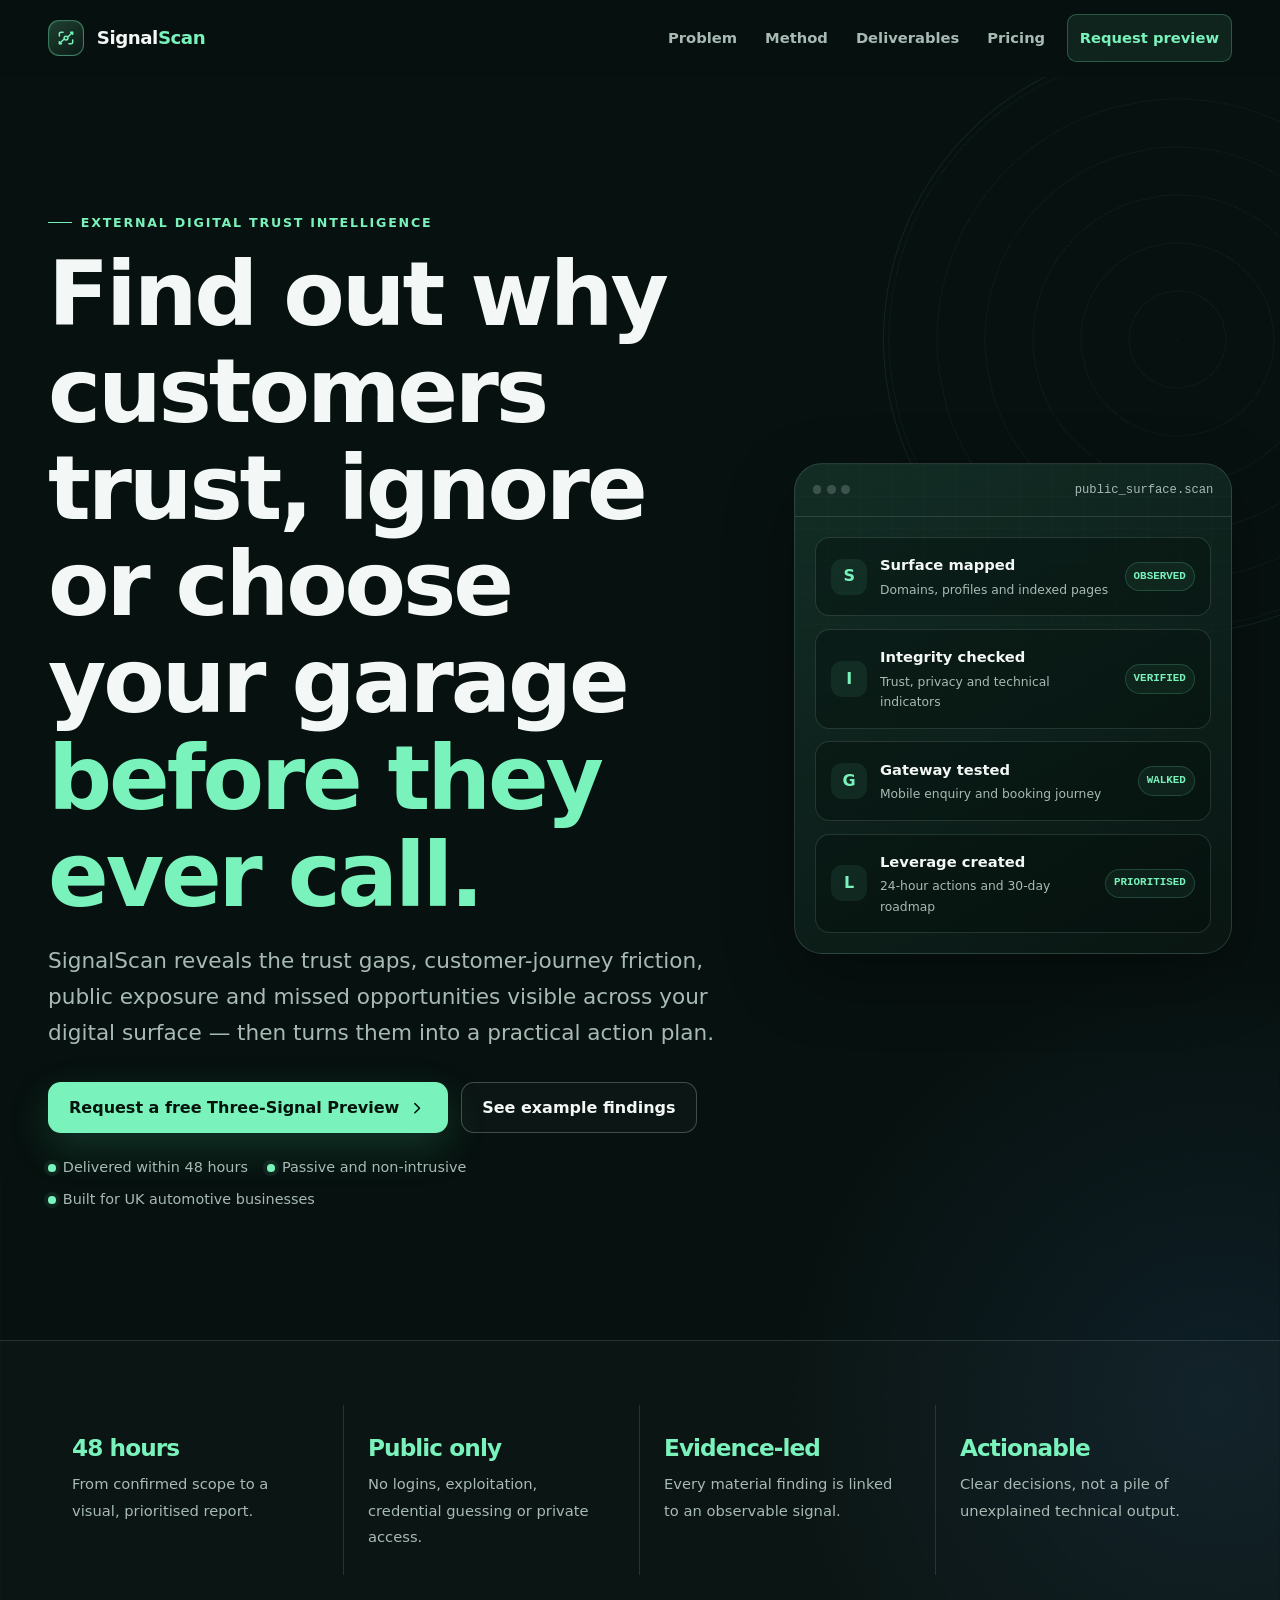
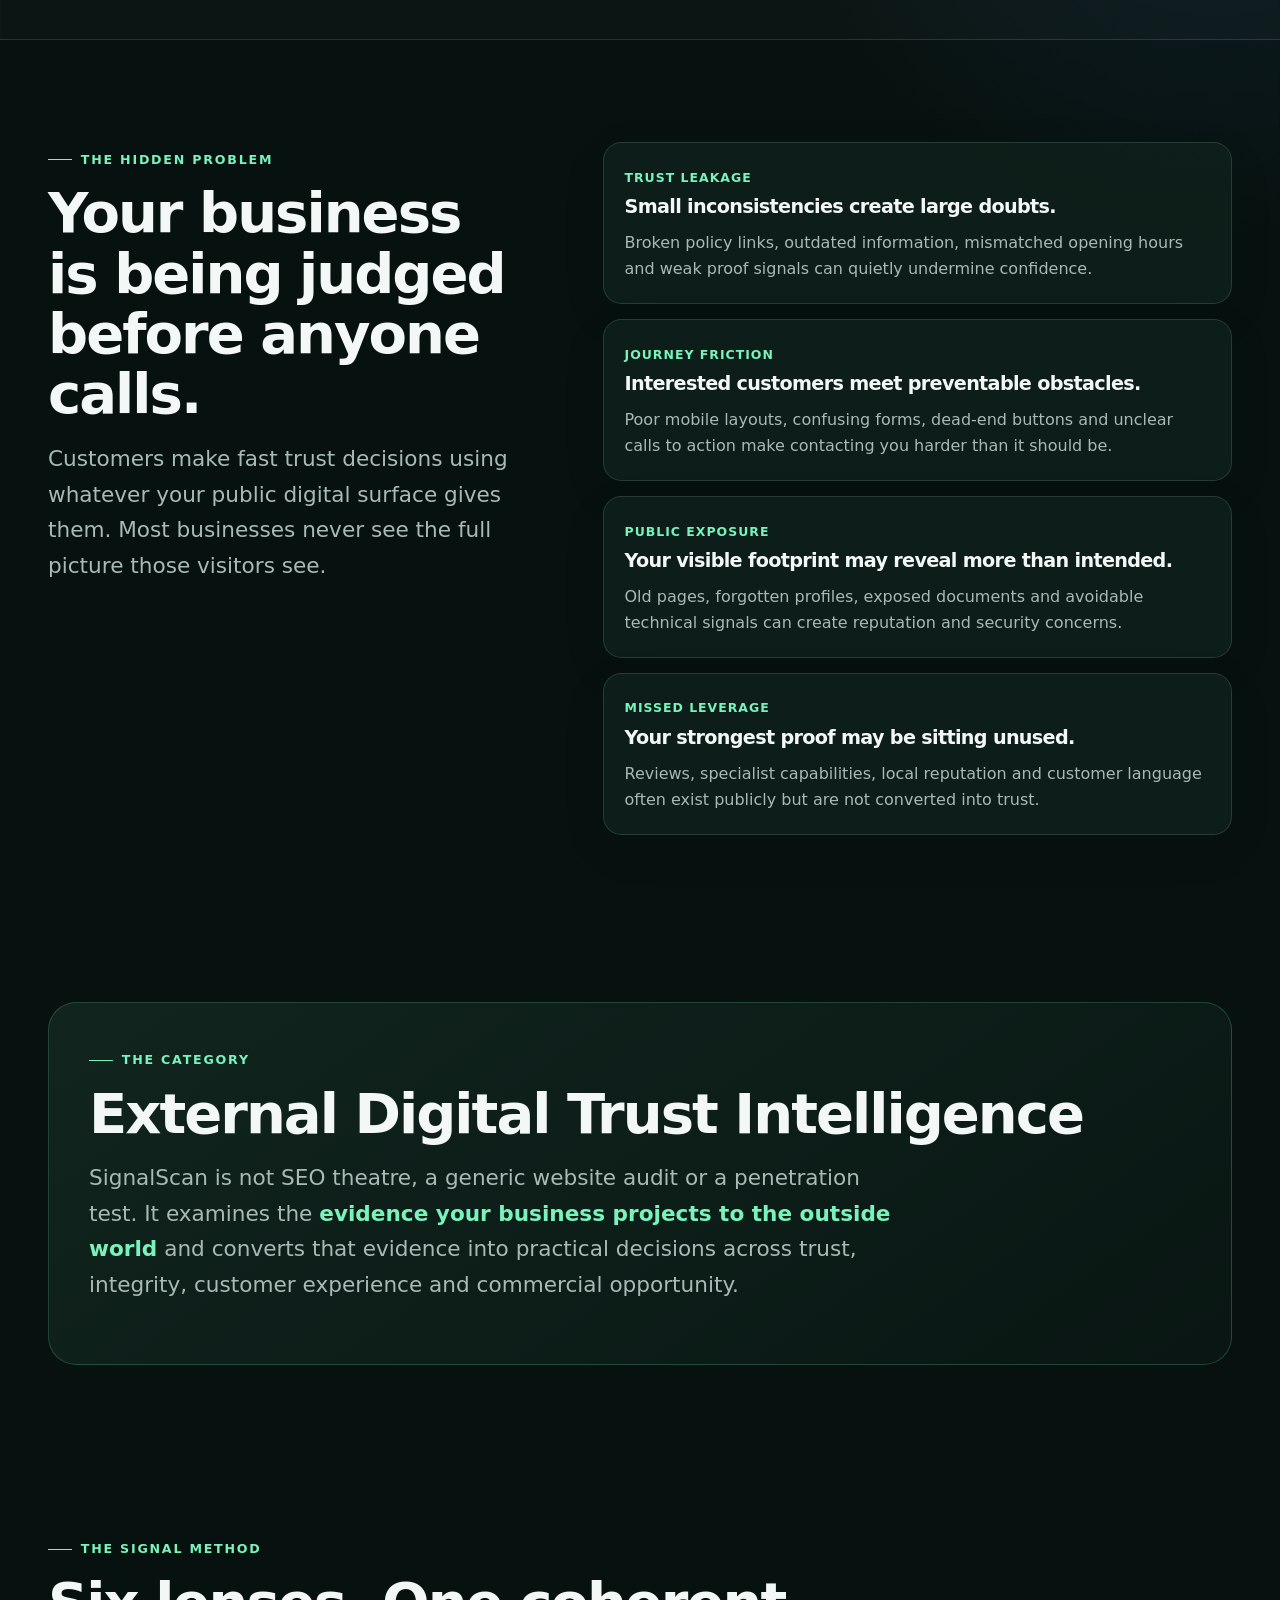
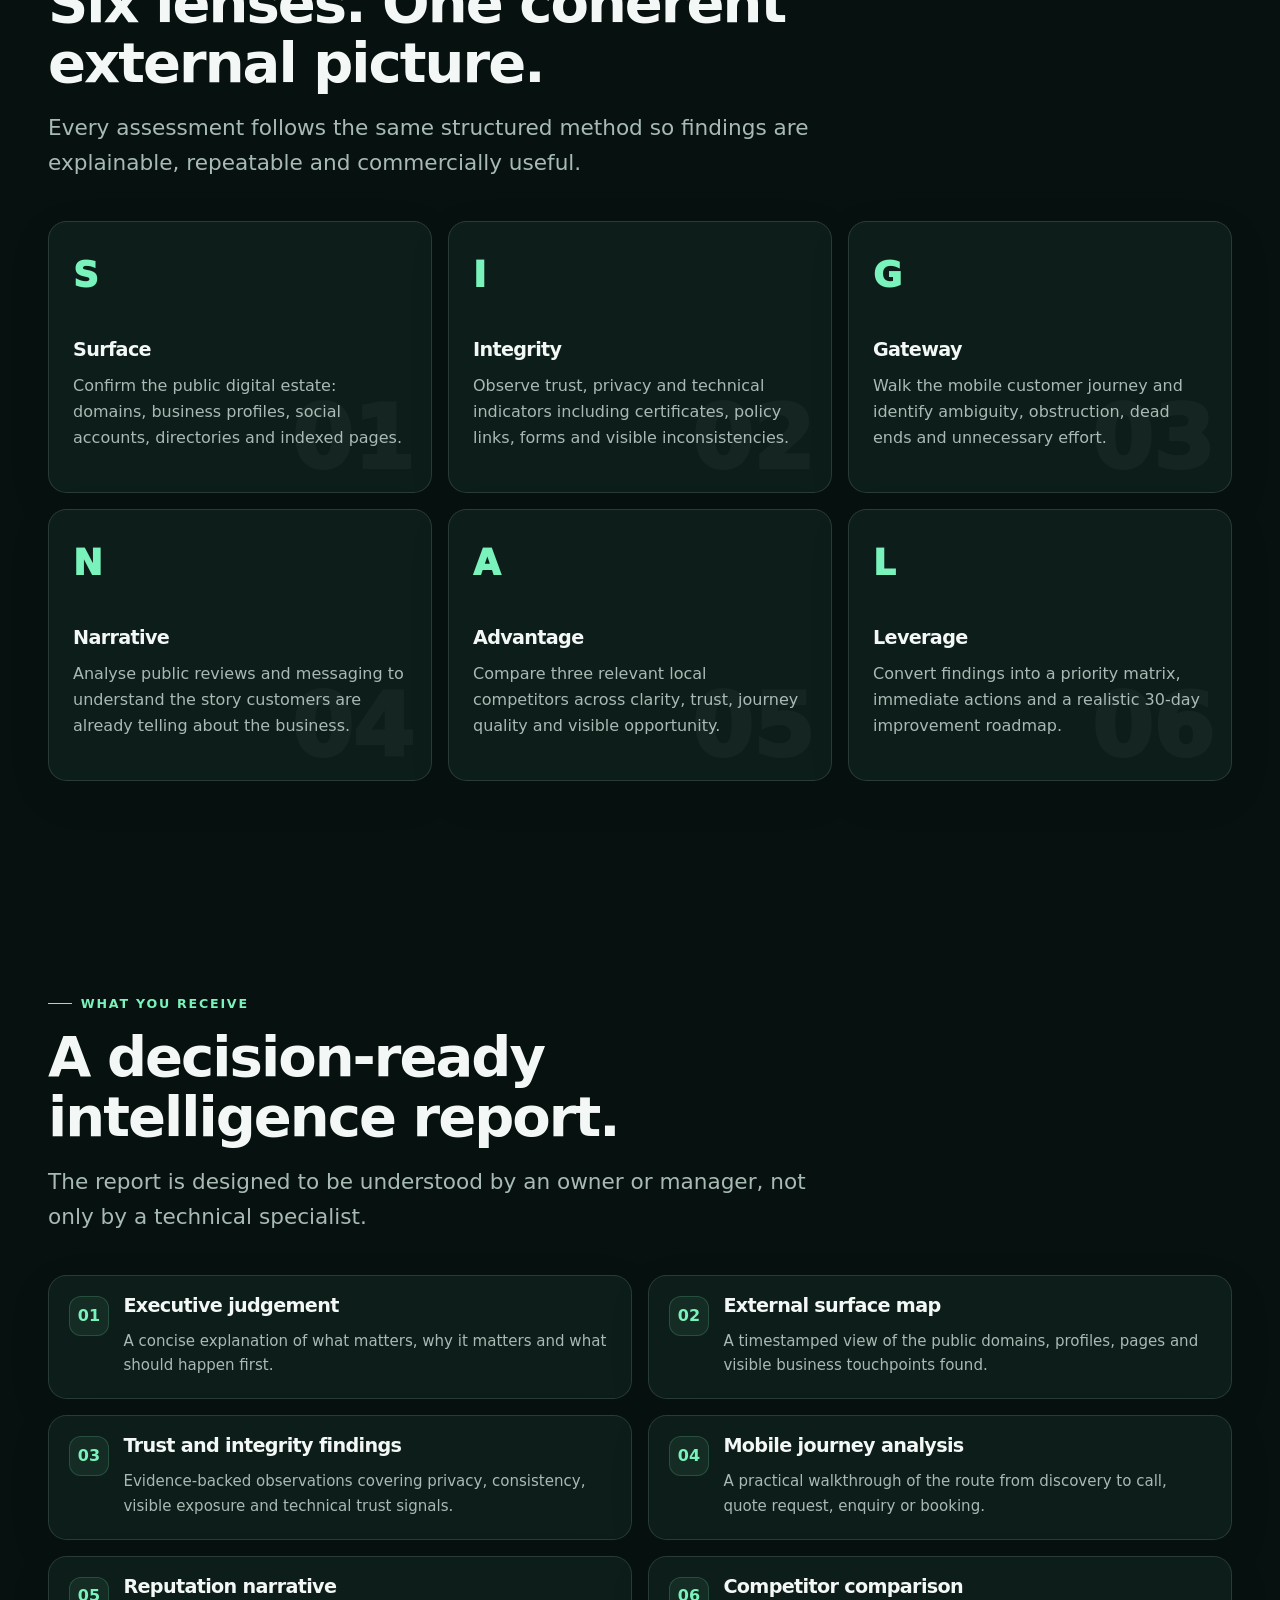
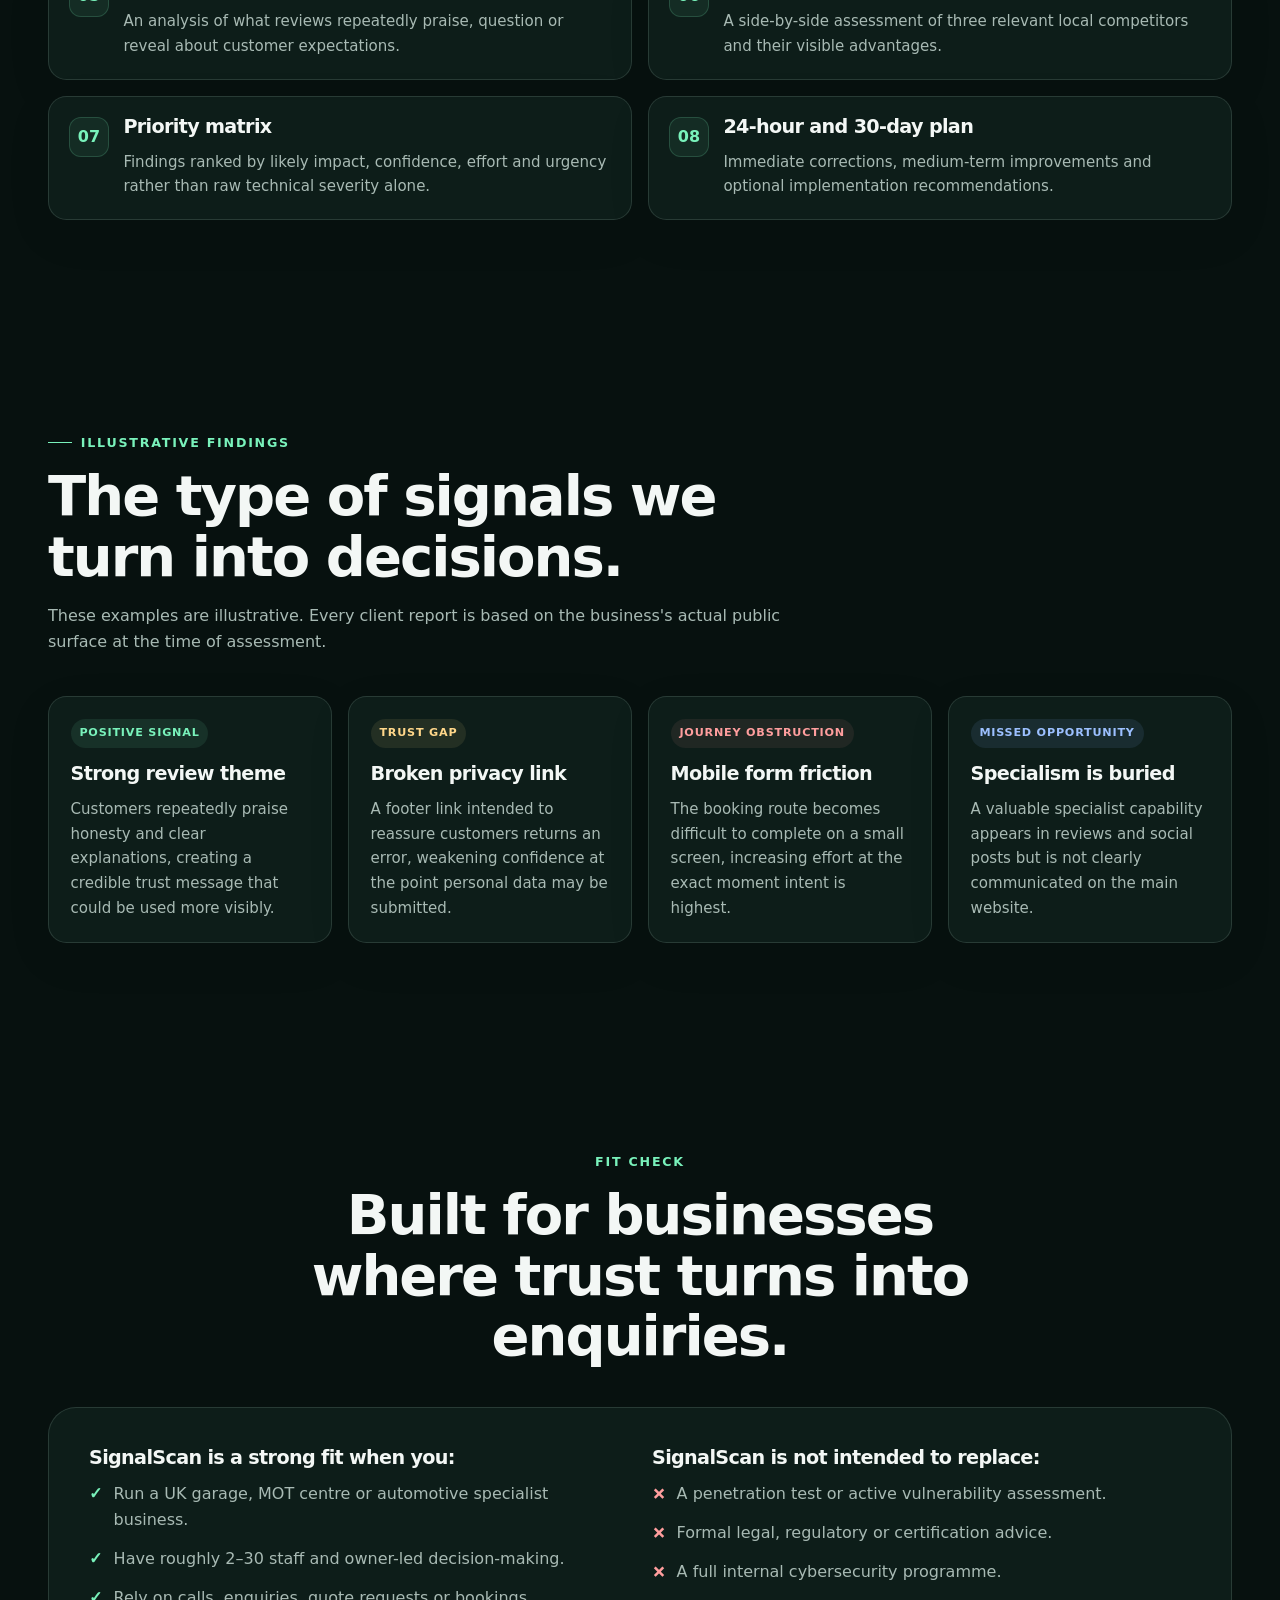
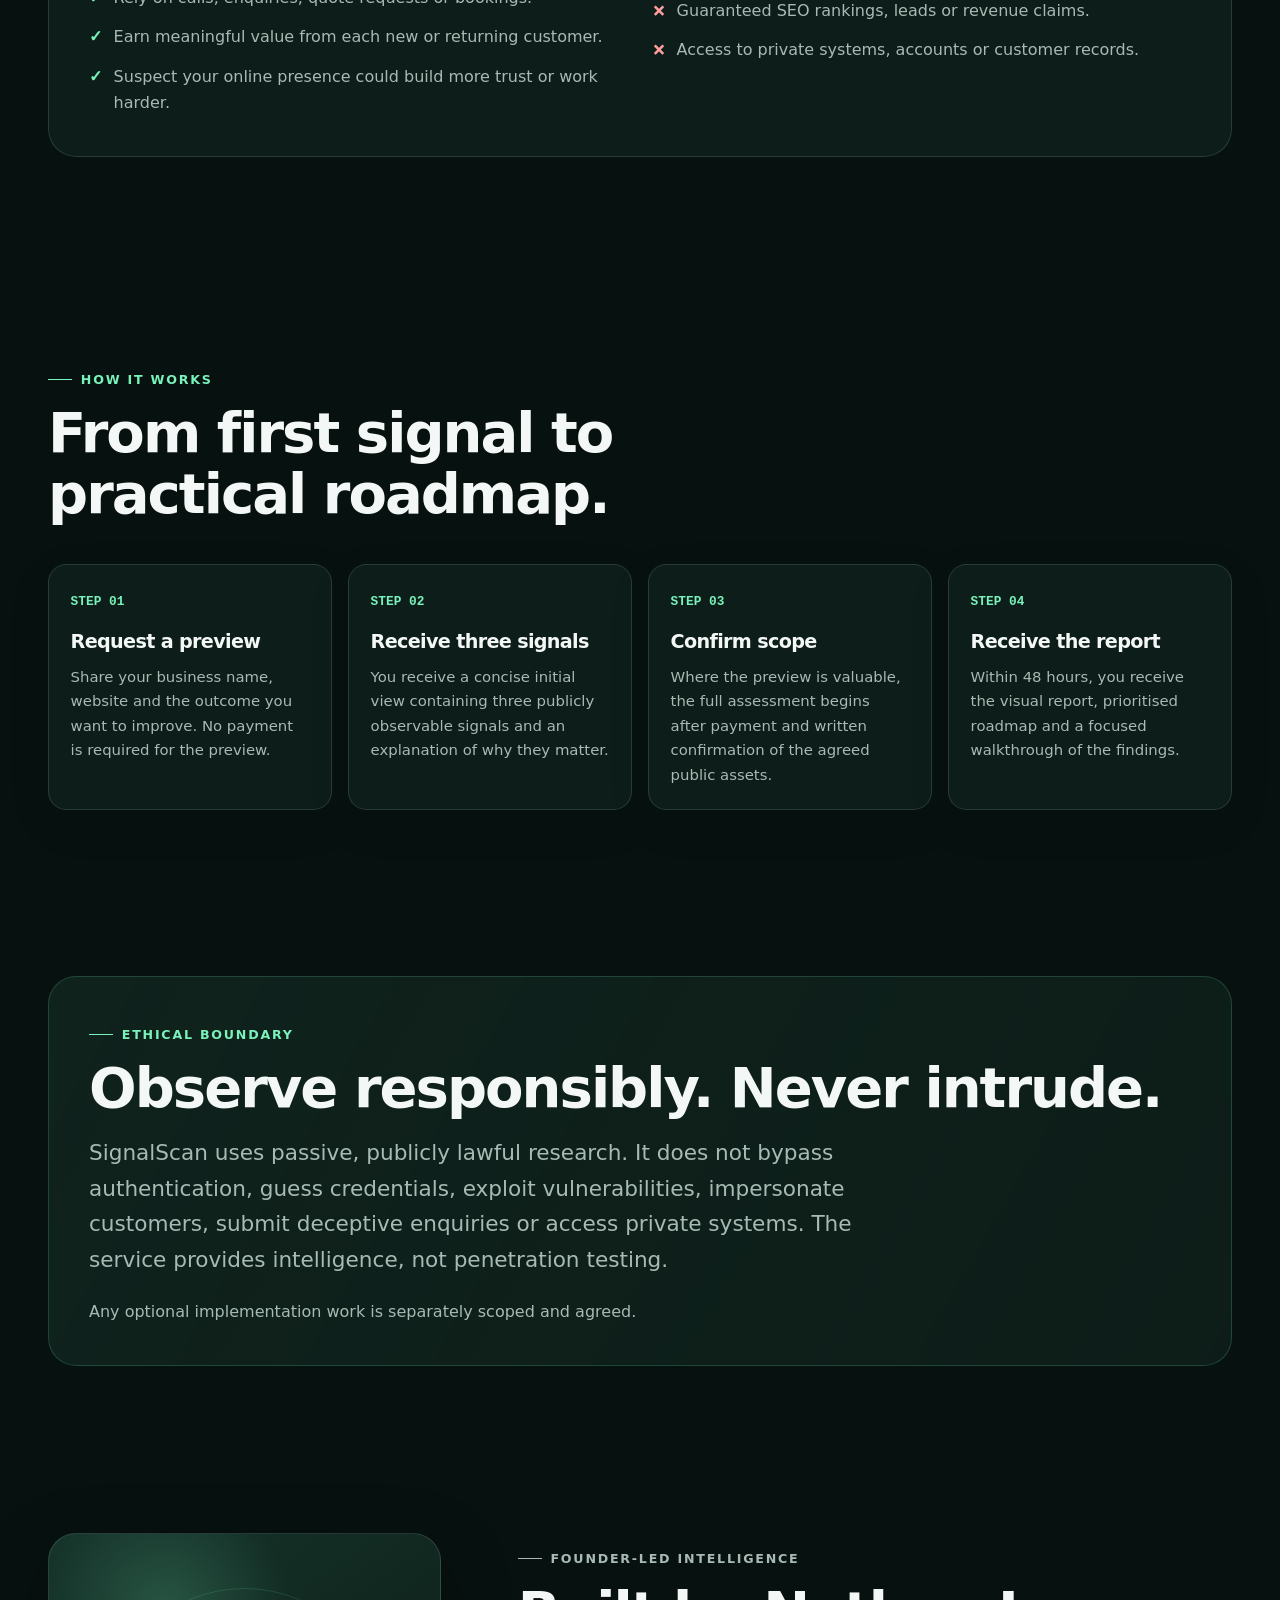
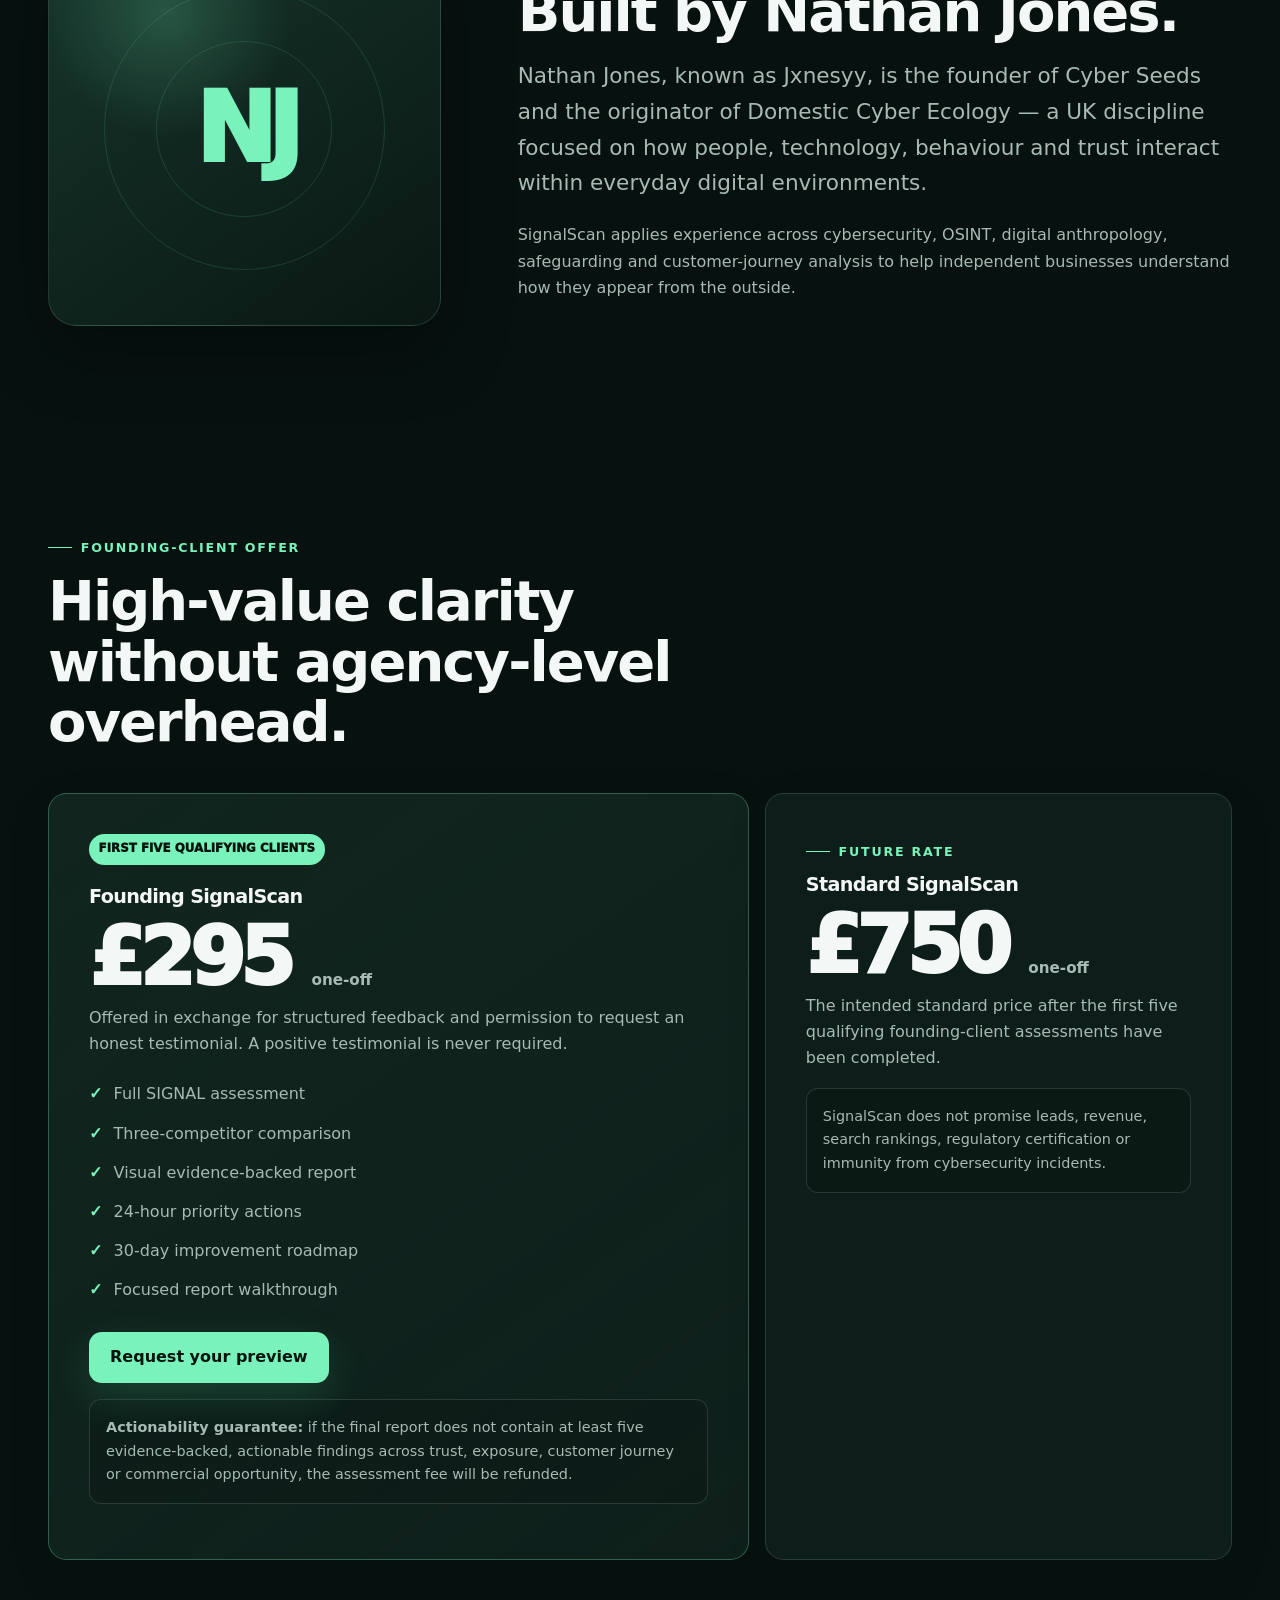
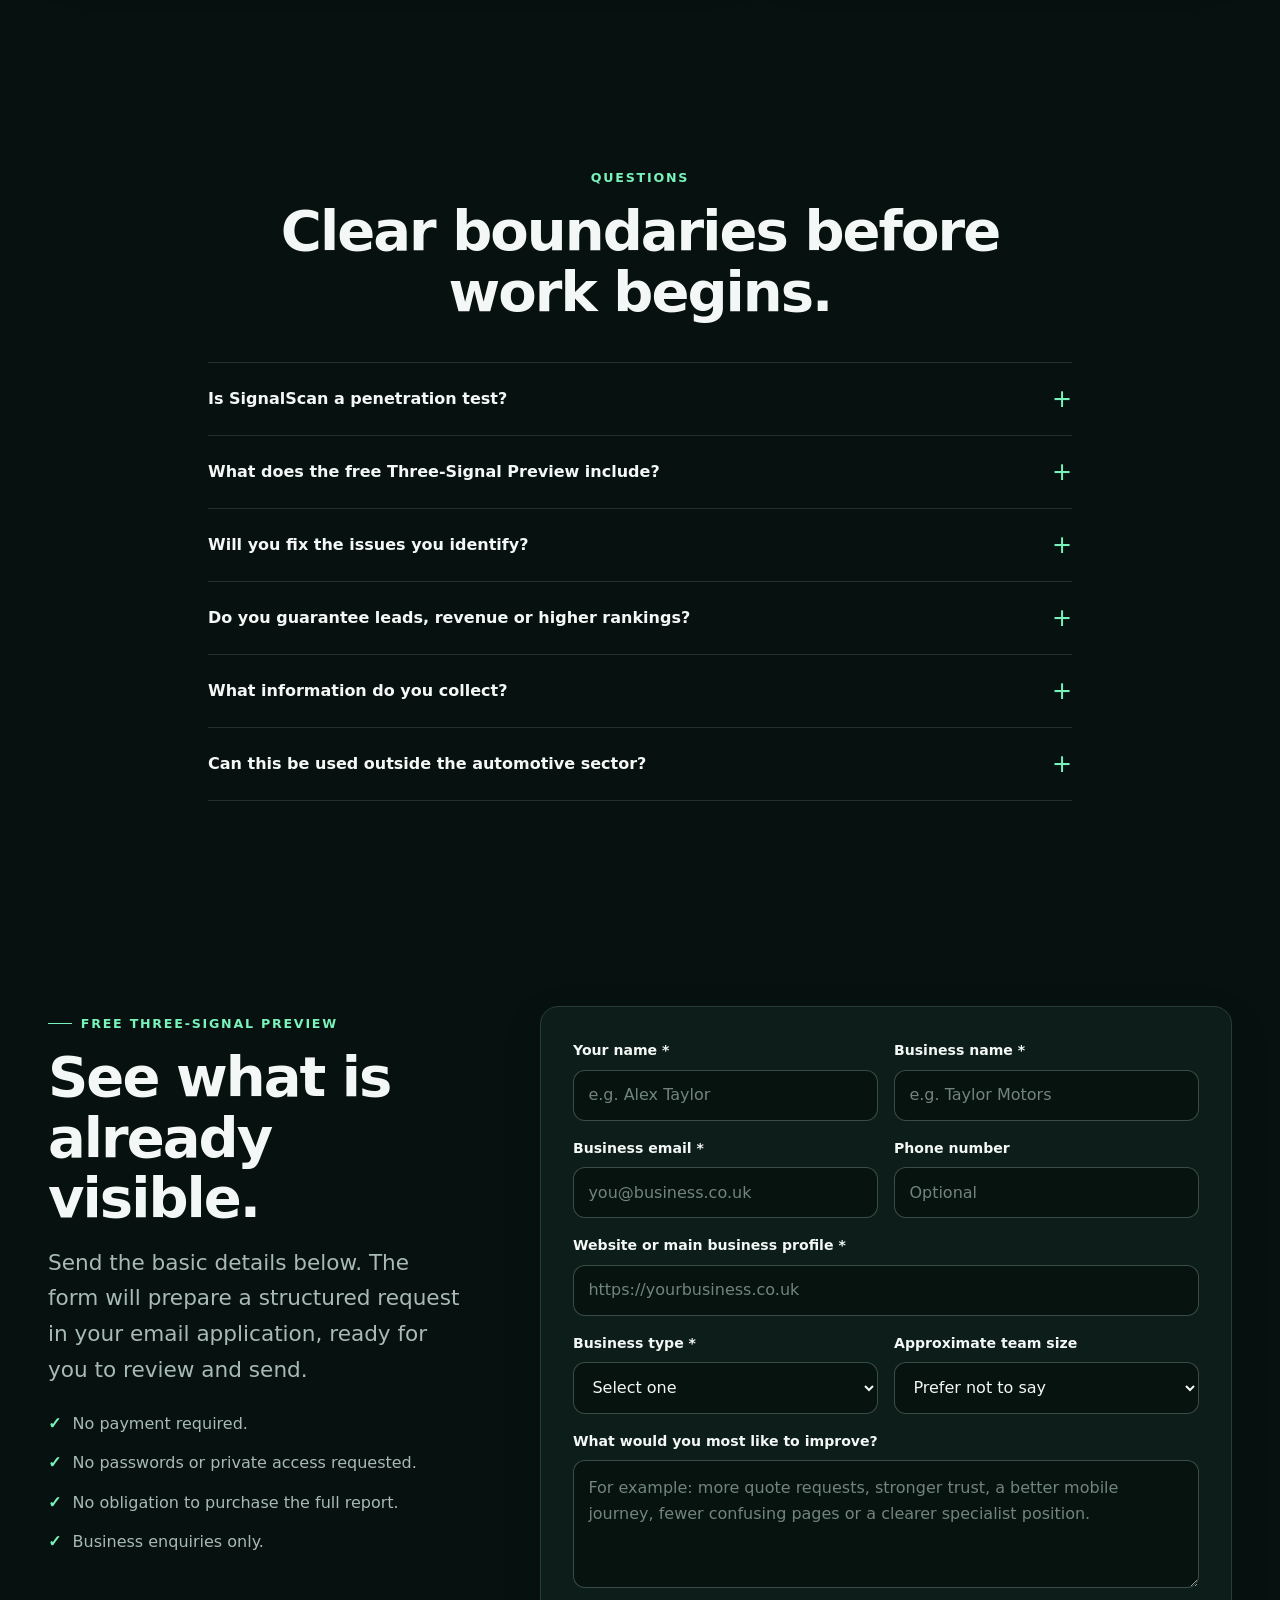
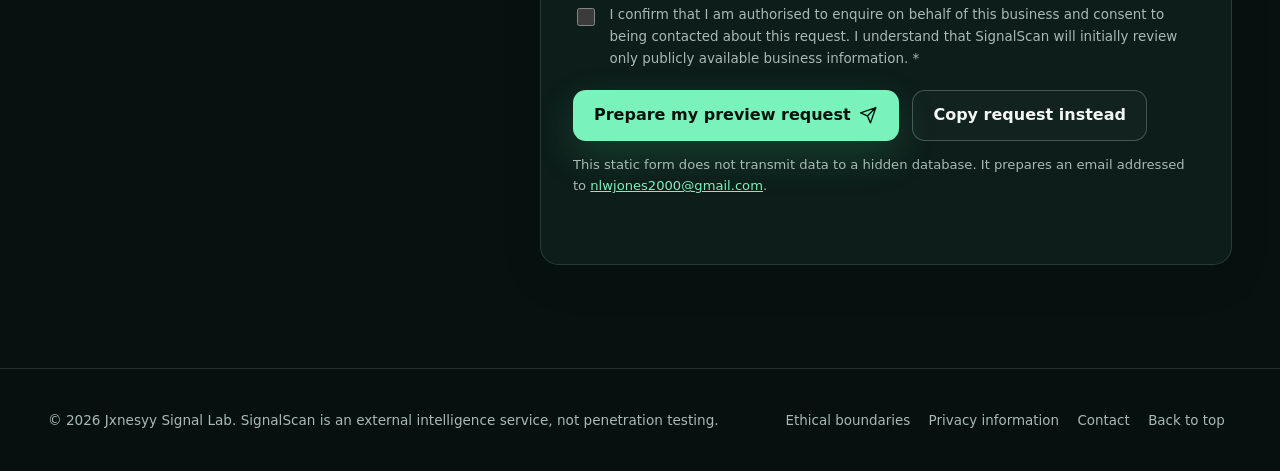
==== commit 25e252c4: "Update index.html" ====
--- a/index.html
+++ b/index.html
@@ -1485,7 +1485,7 @@
       <div class="container hero-grid">
         <div class="hero-copy">
           <p class="eyebrow">External Digital Trust Intelligence</p>
-          <h2>See your business as the outside world <span>sees it.</span></h2>
+          <h2>Find out why customers trust, ignore or choose your garage <span>before they ever call.</span></h2>
           <p class="lead">
             SignalScan reveals the trust gaps, customer-journey friction,
             public exposure and missed opportunities visible across your
